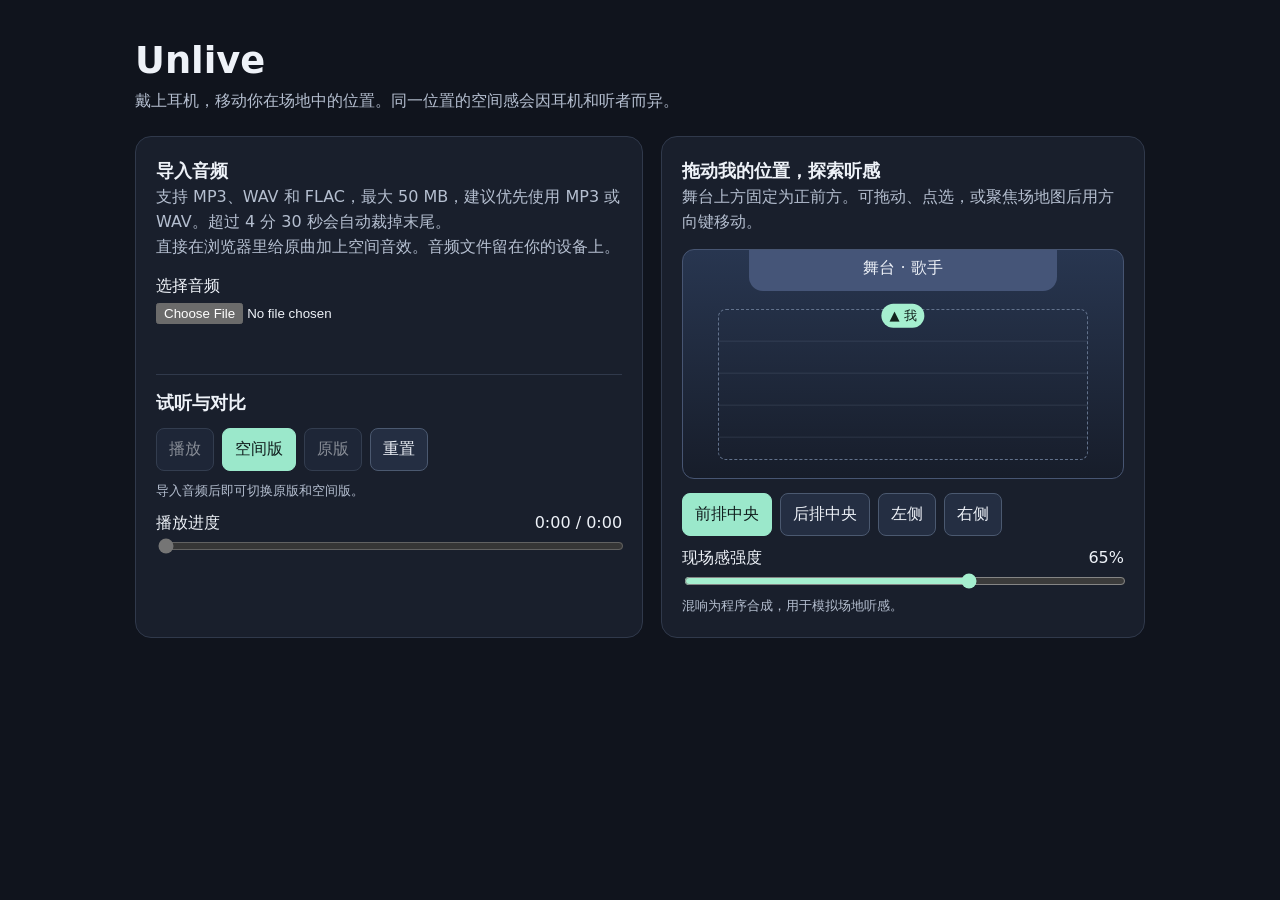
==== index.html @ fd5b4450 "Replace stem separation with whole-track spatial playback" ====
<!doctype html>
<html lang="zh-CN">
<head>
<meta charset="utf-8">
<meta name="viewport" content="width=device-width, initial-scale=1">
<title>Unlive · 声音验证</title>
<style>
:root {color-scheme:dark;font:16px/1.55 system-ui,"Microsoft YaHei",sans-serif;background:#10141d;color:#eef2f8}
* {box-sizing:border-box} body {margin:0} main {max-width:1050px;margin:auto;padding:32px 20px}
h1,h2,p {margin:0} h1 {font-size:2.3rem} h2 {font-size:1.15rem} .muted,small {color:#b5bfd0}
.grid {display:grid;grid-template-columns:minmax(0,1.05fr) minmax(0,1fr);gap:18px;margin:22px 0}
section {background:#191f2c;border:1px solid #30394b;border-radius:16px;padding:20px}
label.file {display:block;margin-top:14px} input[type=file] {display:block;max-width:100%;margin:4px 0}
small {display:block;overflow-wrap:anywhere} small[data-error] {color:#ffada5}
button {color:inherit;background:#242e42;border:1px solid #4b5970;border-radius:8px;padding:8px 12px;font:inherit;cursor:pointer}
button:disabled {opacity:.52;cursor:default} button[aria-pressed=true],#play:not(:disabled) {background:#9be8cb;color:#101d1d;border-color:#9be8cb}
button:focus-visible,input:focus-visible,#venue:focus-visible {outline:2px solid #a5efcf;outline-offset:3px}
.controls {display:flex;align-items:center;gap:8px;flex-wrap:wrap;margin:10px 0}
.range {width:100%;accent-color:#a5efcf} .range-label {display:flex;justify-content:space-between;margin-top:10px}
#venue {position:relative;height:230px;margin:14px 0;border-radius:12px;background:linear-gradient(#283650,#171d2a);border:1px solid #475572;touch-action:none}
.stage {position:absolute;top:0;left:15%;width:70%;height:18%;text-align:center;padding-top:6px;background:#455578;border-radius:0 0 14px 14px}
.floor {position:absolute;left:8%;right:8%;top:26%;bottom:8%;border:1px dashed #62728c;border-radius:8px;cursor:crosshair;background:repeating-linear-gradient(to bottom,transparent 0 30px,#a2b0ca18 31px 32px)}
#listener {position:absolute;transform:translate(-50%,-50%);pointer-events:none;background:#a5efcf;color:#12231d;border-radius:18px;padding:2px 8px;white-space:nowrap;font-size:.82rem}
#status {min-height:1.55em;color:#b7ebd8;margin-top:10px}
.transport-panel {margin-top:16px;padding-top:14px;border-top:1px solid #30394b}
#file-note a {display:inline-block;margin-bottom:4px;color:#9be8cb;font-weight:700}
@media(max-width:735px){.grid{grid-template-columns:1fr}main{padding:20px 12px}}
</style>
</head>
<body>
<main>
<header><h1>Unlive</h1><p class="muted">戴上耳机，移动你在场地中的位置。同一位置的空间感会因耳机和听者而异。</p></header>
<div class="grid">
<section aria-label="音频与播放">
<div>
<h2>导入音频</h2>
<p class="muted">支持 MP3、WAV 和 FLAC，最大 50 MB，建议优先使用 MP3 或 WAV。超过 4 分 30 秒会自动裁掉末尾。</p>
<p class="muted">直接在浏览器里给原曲加上空间音效。音频文件留在你的设备上。</p>
<label class="file">选择音频<input id="recording" type="file" accept=".mp3,.wav,.flac,audio/mpeg,audio/wav,audio/flac"></label>
<small id="file-info" role="status"></small>
</div>
<p id="status" role="status"></p>
<div class="transport-panel" role="group" aria-labelledby="play-heading">
<h2 id="play-heading">试听与对比</h2>
<div class="controls">
<button id="play" disabled>播放</button><button id="spatial" aria-pressed="true">空间版</button>
<button id="dry" aria-pressed="false" disabled aria-describedby="compare-note">原版</button><button id="reset">重置</button>
</div>
<small id="compare-note">导入音频后即可切换原版和空间版。</small>
<label class="range-label" for="seek">播放进度 <output id="clock">0:00 / 0:00</output></label>
<input class="range" id="seek" type="range" value="0" max="0" min="0" step="0.01" disabled>
</div>
</section>
<section aria-labelledby="venue-title">
<h2 id="venue-title">拖动我的位置，探索听感</h2>
<p class="muted">舞台上方固定为正前方。可拖动、点选，或聚焦场地图后用方向键移动。</p>
<div id="venue" tabindex="0" role="group" aria-label="虚拟场地，可用方向键移动">
<div class="stage">舞台 · 歌手</div>
<div class="floor" id="floor"><span id="listener">▲ 我</span></div>
</div>
<div class="controls" id="presets">
<button data-position="front">前排中央</button><button data-position="rear">后排中央</button><button data-position="left">左侧</button><button data-position="right">右侧</button>
</div>
<label class="range-label" for="intensity">现场感强度 <output id="strength">65%</output></label>
<input class="range" id="intensity" type="range" min="0" max="100" value="65">
<small>混响为程序合成，用于模拟场地听感。</small>
</section>
</div>
</main>
<script src="./demucs/session-store.js"></script>
<script>
"use strict";

const $ = id => document.getElementById(id);
const MAX_SECONDS = 270;
const DEFAULT_INTENSITY = 65;
const MAX_BYTES = 50_000_000;
const slots = {};
for (const key of ["voice", "music", "original"]) {
  slots[key] = { buffer: null, rms: 0 };
}
const presets = {
  front: { x: 0, z: 2 },
  rear: { x: 0, z: 11 },
  left: { x: -4.5, z: 5 },
  right: { x: 4.5, z: 5 }
};
let position = { ...presets.front };
let context, graph, active;
let offset = 0;
let length = 0;
let canCompare = false;
let mode = "spatial";
let intent = 0;
let seeking = false;
let loading = false;
const JOB_KEY = "unlive-current-mix";
let sourceId;

function readSession() {
  try { return JSON.parse(sessionStorage.getItem(JOB_KEY)); }
  catch { return null; }
}

function saveSession() {
  try {
    if (!sourceId) return sessionStorage.removeItem(JOB_KEY);
    sessionStorage.setItem(JOB_KEY, JSON.stringify({
      id: sourceId, offset: positionNow(), position, mode,
      intensity: $("intensity").value
    }));
  } catch { /* Playback can continue when storage is unavailable. */ }
}

window.addEventListener("pagehide", saveSession);

const clamp = (value, min, max) => Math.max(min, Math.min(max, value));
const status = message => { $("status").textContent = message; };

function audioContext() {
  if (!context) {
    const AudioEngine = window.AudioContext || window.webkitAudioContext;
    if (!AudioEngine) throw new Error("当前浏览器不支持 Web Audio，请使用 Chrome 或 Edge。");
    context = new AudioEngine();
  }
  return context;
}

// 场地图横轴向右为 +X，纵轴向后为 +Z，单位按米估计。
// 听众固定面向 -Z。几何相对坐标是 (-x, 0, -z)。
// 输出 X 依本机试听反馈镜像一次，Z 保持不变，以校正实际听到的左右。
function venueParameters({ x, z }, intensity) {
  const distance = Math.hypot(x, z);
  const near = 1.6;
  const far = clamp((distance - near) / 11, 0, 1);
  return {
    x, z: -z,
    direct: 0.96 - 0.29 * far,
    cutoff: 17300 - 3200 * far,
    presence: 2.2 * far,
    vocalWrap: intensity * 0.48 * (1 - far) ** 2,
    voiceWet: intensity * (0.26 + 0.49 * far),
    musicWet: intensity * (0.22 + 0.21 * far),
    musicSide: intensity * (0.11 + 0.035 * far)
  };
}

function ramp(param, value, seconds = 0.045) {
  param.setTargetAtTime(value, context.currentTime, seconds);
}

function paintPosition() {
  $("listener").style.left = (position.x + 6) / 12 * 100 + "%";
  $("listener").style.top = (position.z - 1.6) / 10.4 * 100 + "%";
  for (const button of $("presets").querySelectorAll("button")) {
    const preset = presets[button.dataset.position];
    button.setAttribute("aria-pressed", preset.x === position.x && preset.z === position.z);
  }
  $("venue").setAttribute("aria-label",
    "虚拟场地，可用方向键移动。横向 " + position.x.toFixed(1) + " 米，距舞台 " + position.z.toFixed(1) + " 米");
}

function updateVenue() {
  paintPosition();
  const strength = +$("intensity").value;
  $("strength").value = strength + "%";
  if (!graph) return;
  const p = venueParameters(position, strength / 100);
  ramp(graph.pan.positionX, p.x);
  ramp(graph.pan.positionZ, p.z);
  ramp(graph.voiceDirect.gain, p.direct);
  ramp(graph.filter.frequency, p.cutoff);
  ramp(graph.presence.gain, p.presence);
  ramp(graph.wrapSend.gain, p.vocalWrap);
  ramp(graph.voiceSend.gain, p.voiceWet);
  ramp(graph.musicSend.gain, p.musicWet);
  ramp(graph.widthLeft.gain, p.musicSide);
  ramp(graph.widthRight.gain, p.musicSide);
  ramp(graph.crossLeft.gain, -p.musicSide);
  ramp(graph.crossRight.gain, -p.musicSide);
}

function move(x, z) {
  position = { x: clamp(x, -6, 6), z: clamp(z, 1.6, 12) };
  updateVenue();
}

function placePointer(event) {
  const box = $("floor").getBoundingClientRect();
  move((event.clientX - box.left) / box.width * 12 - 6,
       (event.clientY - box.top) / box.height * 10.4 + 1.6);
}

$("floor").onpointerdown = event => {
  if (event.button !== 0) return;
  $("floor").setPointerCapture(event.pointerId);
  placePointer(event);
};
$("floor").onpointermove = event => {
  if ($("floor").hasPointerCapture(event.pointerId)) placePointer(event);
};
$("venue").onkeydown = event => {
  const axis = { ArrowLeft: [-0.5, 0], ArrowRight: [0.5, 0], ArrowUp: [0, -0.5], ArrowDown: [0, 0.5] }[event.key];
  if (!axis) return;
  event.preventDefault();
  move(position.x + axis[0], position.z + axis[1]);
};
$("presets").onclick = event => {
  const preset = presets[event.target.dataset.position];
  if (preset) move(preset.x, preset.z);
};
$("intensity").oninput = updateVenue;

function makeImpulse(ctx) {
  const ir = ctx.createBuffer(2, Math.floor(ctx.sampleRate * 2.4), ctx.sampleRate);
  const reflections = [
    [[0.023, 0.31], [0.043, 0.24], [0.077, 0.18], [0.111, 0.11]],
    [[0.031, 0.31], [0.056, 0.24], [0.088, 0.18], [0.128, 0.11]]
  ];
  let seed = 12345;
  for (let channel = 0; channel < 2; channel++) {
    const data = ir.getChannelData(channel);
    const onset = Math.floor(ctx.sampleRate * (channel ? 0.063 : 0.051));
    let smooth = 0;
    let energy = 0;
    for (let i = onset; i < data.length; i++) {
      seed = (Math.imul(seed, 1664525) + 1013904223) >>> 0;
      smooth = 0.55 * smooth + 0.45 * (seed / 2147483648 - 1);
      const elapsed = (i - onset) / ctx.sampleRate;
      data[i] = smooth * Math.min(elapsed / 0.06, 1) * Math.exp(-elapsed * 3.1);
      energy += data[i] ** 2;
    }
    const tailScale = 0.48 / Math.sqrt(Math.max(energy, 1e-9));
    for (let i = onset; i < data.length; i++) data[i] *= tailScale;
    for (const [seconds, gain] of reflections[channel]) {
      const tap = Math.floor(ctx.sampleRate * seconds);
      data[tap] += gain * 0.7;
      data[tap + 1] += gain * 0.3;
    }
  }
  return ir;
}

function makeVocalReflections(ctx) {
  const ir = ctx.createBuffer(2, Math.ceil(ctx.sampleRate * 0.11), ctx.sampleRate);
  const sides = [
    [[0.013, 0.60], [0.037, -0.27], [0.068, 0.18]],
    [[0.019, 0.60], [0.030, 0.27], [0.077, -0.18]]
  ];
  sides.forEach((taps, channel) => {
    const samples = ir.getChannelData(channel);
    for (const [seconds, amplitude] of taps) {
      const frame = Math.round(seconds * ctx.sampleRate);
      samples[frame] = 0.7 * amplitude;
      samples[frame + 1] = 0.3 * amplitude;
    }
  });
  return ir;
}

function buildGraph(ctx) {
  const gain = value => {
    const node = ctx.createGain();
    node.gain.value = value;
    return node;
  };
  const voiceInput = gain(1);
  // 按 Web Audio 的 speakers 规则把立体声平均折为单声道。
  voiceInput.channelCount = 1;
  voiceInput.channelCountMode = "explicit";
  const filter = ctx.createBiquadFilter();
  filter.type = "lowpass";
  const presence = ctx.createBiquadFilter();
  presence.type = "peaking";
  presence.frequency.value = 2750;
  presence.Q.value = 0.8;
  const pan = ctx.createPanner();
  pan.panningModel = "HRTF";
  pan.distanceModel = "inverse";
  pan.rolloffFactor = 0; // 距离增益只由 voiceDirect 控制。
  const voiceDirect = gain(0.9);
  const voiceSend = gain(0);
  const wrapSend = gain(0);
  const wrapRoom = ctx.createConvolver();
  wrapRoom.normalize = false;
  wrapRoom.buffer = makeVocalReflections(ctx);
  const wrapTone = ctx.createBiquadFilter();
  wrapTone.type = "lowpass";
  wrapTone.frequency.value = 4800;
  const musicInput = gain(1);
  const musicSend = gain(0);
  const room = ctx.createConvolver();
  const ir = makeImpulse(ctx);
  // 反射声与尾声已分别定标，禁用浏览器二次归一化。
  room.normalize = false;
  room.buffer = ir;
  const roomTone = ctx.createBiquadFilter();
  roomTone.type = "lowpass";
  roomTone.frequency.value = 6200;
  const split = ctx.createChannelSplitter(2);
  const merge = ctx.createChannelMerger(2);
  const widthLeft = gain(0), widthRight = gain(0);
  const crossLeft = gain(0), crossRight = gain(0);
  const spatial = gain(1);
  const original = gain(0);
  const transport = gain(0);
  const headroom = gain(0.58);
  const compressor = ctx.createDynamicsCompressor();
  compressor.threshold.value = -7;
  compressor.knee.value = 8;
  compressor.ratio.value = 10;
  compressor.attack.value = 0.003;
  compressor.release.value = 0.15;

  voiceInput.connect(filter).connect(presence).connect(pan).connect(voiceDirect).connect(spatial);
  voiceInput.connect(voiceSend).connect(room);
  voiceInput.connect(wrapSend).connect(wrapRoom).connect(wrapTone).connect(spatial);
  musicInput.connect(spatial);
  // 只提高伴奏的左右差分。中央成分与原来的干声保持一致。
  musicInput.connect(split);
  split.connect(widthLeft, 0).connect(merge, 0, 0);
  split.connect(widthRight, 1).connect(merge, 0, 1);
  split.connect(crossLeft, 1).connect(merge, 0, 0);
  split.connect(crossRight, 0).connect(merge, 0, 1);
  merge.connect(spatial);
  musicInput.connect(musicSend).connect(room);
  room.connect(roomTone).connect(spatial);
  spatial.connect(transport);
  original.connect(transport);
  transport.connect(headroom).connect(compressor).connect(ctx.destination);
  return { voiceInput, filter, presence, pan, voiceDirect, voiceSend, wrapSend, musicInput, musicSend,
           widthLeft, widthRight, crossLeft, crossRight, spatial, original, transport, compressor };
}

function measuredRms(buffer, count = buffer.numberOfChannels) {
  const channels = Array.from({ length: count }, (_, i) => buffer.getChannelData(i));
  const stride = Math.max(1, Math.floor(buffer.length / 40000));
  let energy = 0;
  let n = 0;
  for (let frame = 0; frame < buffer.length; frame += stride) {
    for (const channel of channels) {
      energy += channel[frame] ** 2;
      n++;
    }
  }
  return Math.sqrt(energy / Math.max(n, 1));
}

function setMode(next, immediate = false) {
  mode = next === "original" && canCompare ? next : "spatial";
  $("spatial").setAttribute("aria-pressed", mode === "spatial");
  $("dry").setAttribute("aria-pressed", mode === "original");
  if (!graph) return;
  const estimate = Math.hypot(slots.voice.rms * 0.82, slots.music.rms);
  const reference = slots.original.rms;
  // 粗略匹配响度，限制补偿幅度。两套总线仅在短交叉淡化窗口内同时打开。
  const correction = reference > 0.001 ? clamp(estimate / reference, 0.65, 1.4) : 1;
  const spatialGain = mode === "spatial" ? 1 : 0;
  const originalGain = mode === "original" ? correction : 0;
  if (immediate) {
    for (const [param, value] of [[graph.spatial.gain, spatialGain], [graph.original.gain, originalGain]]) {
      param.cancelScheduledValues(context.currentTime);
      param.value = value;
    }
  } else {
    ramp(graph.spatial.gain, spatialGain, 0.014);
    ramp(graph.original.gain, originalGain, 0.014);
  }
}

function positionNow() {
  return active ? clamp(active.offset + Math.max(0, context.currentTime - active.at), 0, length) : offset;
}

function stopSources() {
  if (!active) return;
  const previous = active;
  active = null;
  // 旧播放图整体淡出，新图在其停止之后开始，避免快速操作叠播。
  const now = context.currentTime;
  const end = now + 0.012;
  const gate = previous.graph.transport.gain;
  gate.cancelScheduledValues(now);
  gate.setValueAtTime(gate.value, now);
  gate.linearRampToValueAtTime(0, end);
  previous.sources.forEach(source => source.stop(end));
  setTimeout(() => previous.graph.compressor.disconnect(), 35);
  graph = null;
}

function pause() {
  intent++;
  seeking = false;
  offset = positionNow();
  stopSources();
  updateTransport();
}

function begin(atOffset) {
  const ctx = context;
  graph = buildGraph(ctx);
  updateVenue();
  setMode(mode, true);
  const at = ctx.currentTime + 0.025;
  const nodes = [
    [slots.voice.buffer, graph.voiceInput],
    [slots.music.buffer, graph.musicInput]
  ];
  if (canCompare) nodes.push([slots.original.buffer, graph.original]);
  const duration = length - atOffset;
  const sources = nodes.map(([buffer, target]) => {
    const source = ctx.createBufferSource();
    source.buffer = buffer;
    source.connect(target);
    source.start(at, atOffset, duration);
    return source;
  });
  const state = { at, offset: atOffset, sources, graph };
  active = state;
  graph.transport.gain.setValueAtTime(0, at);
  graph.transport.gain.linearRampToValueAtTime(1, at + 0.02);
  sources[0].onended = () => {
    if (active !== state) return;
    offset = length;
    stopSources();
    status("试听结束。");
    updateTransport();
  };
  updateTransport();
}

async function play() {
  if (!length) return;
  const request = ++intent;
  try {
    const ctx = audioContext();
    // 由点击事件解锁音频。过期的 resume 请求不得启动新音源。
    await ctx.resume();
    if (request !== intent || !length) return;
    if (ctx.state !== "running") throw new Error("浏览器暂未允许自动播放，请点击「播放」。");
    begin(offset >= length ? 0 : offset);
    status("正在试听。");
  } catch (error) {
    if (request !== intent) return;
    status(error.message || "无法启动音频。");
    updateTransport();
  }
}

function timeLabel(seconds) {
  const n = Math.floor(seconds);
  return Math.floor(n / 60) + ":" + String(n % 60).padStart(2, "0");
}

function updateTransport() {
  $("play").textContent = active ? "暂停" : "播放";
  if (seeking) return;
  const position = positionNow();
  $("seek").value = position;
  $("clock").value = timeLabel(position) + " / " + timeLabel(length);
}

function refreshFiles() {
  length = loading ? 0 : (slots.original.buffer?.duration ?? 0);
  canCompare = Boolean(length);
  $("play").disabled = $("seek").disabled = $("dry").disabled = !length;
  $("seek").max = length;
  $("compare-note").textContent = length
    ? "两种版本共享播放进度，切换时会短暂淡化。"
    : "导入音频后即可切换原版和空间版。";
  setMode(mode);
  updateTransport();
}

async function decodeBrowserRecording(file, ctx, info) {
  info.textContent = "正在读取音频…";
  let original;
  try {
    original = await new OfflineAudioContext(2, 1, 44100).decodeAudioData(await file.arrayBuffer());
  } catch {
    throw new Error("无法解码音频，请尝试 WAV 或 MP3。");
  }
  if (original.duration < .1) throw new Error("音频不足 0.1 秒。");
  if (![1, 2].includes(original.numberOfChannels)) throw new Error("仅支持单声道或立体声录音。");
  const maxFrames = MAX_SECONDS * original.sampleRate;
  if (original.length > maxFrames) {
    const clipped = ctx.createBuffer(original.numberOfChannels, maxFrames, original.sampleRate);
    for (let channel = 0; channel < original.numberOfChannels; channel++) {
      clipped.copyToChannel(original.getChannelData(channel).subarray(0, maxFrames), channel);
    }
    original = clipped;
  }
  return original;
}

function splitStereoImage(original, ctx) {
  const { length, sampleRate, numberOfChannels } = original;
  const center = ctx.createBuffer(1, length, sampleRate);
  const side = ctx.createBuffer(2, length, sampleRate);
  const left = original.getChannelData(0);
  const right = original.getChannelData(numberOfChannels === 1 ? 0 : 1);
  const mid = center.getChannelData(0);
  const sideLeft = side.getChannelData(0);
  const sideRight = side.getChannelData(1);
  for (let i = 0; i < length; i++) {
    mid[i] = (left[i] + right[i]) * 0.5;
    sideLeft[i] = (left[i] - right[i]) * 0.5;
    sideRight[i] = -sideLeft[i];
  }
  return [center, side, original];
}

async function processRecording(file, restore) {
  if (!file || loading) return;
  const info = $("file-info");
  const input = $("recording");
  input.value = "";
  if (file.size > MAX_BYTES || !/\.(mp3|wav|flac)$/i.test(file.name)) {
    info.textContent = "请选择不超过 50 MB 的 MP3、WAV 或 FLAC 文件。";
    return;
  }
  pause();
  const previousId = sourceId;
  sourceId = undefined;
  saveSession();
  if (previousId) separationStore.remove(previousId).catch(() => {});
  for (const slot of Object.values(slots)) slot.buffer = null;
  offset = 0;
  mode = "spatial";
  input.disabled = loading = true;
  status("");
  refreshFiles();
  try {
    const ctx = audioContext();
    // File selection may unlock audio. Avoid waiting on browsers that require a Play click.
    if (!restore && ctx.state !== "running") ctx.resume().catch(() => {});
    const original = await decodeBrowserRecording(file, ctx, info);
    const buffers = splitStereoImage(original, ctx);
    Object.values(slots).forEach((slot, index) => {
      slot.buffer = buffers[index];
      slot.rms = measuredRms(slot.buffer);
    });
    if (restore) {
      offset = clamp(restore.offset || 0, 0, original.duration);
      $("intensity").value = restore.intensity ?? DEFAULT_INTENSITY;
      if (restore.position) move(restore.position.x, restore.position.z);
      mode = restore.mode === "original" ? "original" : "spatial";
      sourceId = restore.id;
    } else {
      const id = String(Date.now()) + "-mix-" + Math.random().toString(36).slice(2);
      sourceId = id;
      separationStore.put([id, "source"], file).then(() => {
        if (sourceId === id) saveSession();
        else return separationStore.remove(id);
      }).catch(() => {});
    }
    info.textContent = file.name + " · 整轨空间版已就绪。";
    status("点击播放，拖动场地图上的位置探索听感。");
  } catch (error) {
    for (const slot of Object.values(slots)) slot.buffer = null;
    info.textContent = "无法读取音频 · " + error.message + " 可重新选择文件。";
  } finally {
    input.disabled = loading = false;
    refreshFiles();
  }
  if (!restore && length && context.state === "running") play();
}

$("recording").onchange = event => processRecording(event.target.files[0]);
$("play").onclick = () => {
  if (active) { pause(); status("已暂停。"); }
  else play();
};
$("seek").oninput = event => {
  seeking = true;
  $("clock").value = timeLabel(Number(event.target.value)) + " / " + timeLabel(length);
};
$("seek").onblur = () => {
  seeking = false;
  updateTransport();
};
$("seek").onchange = event => {
  const target = Number(event.target.value);
  const wasPlaying = Boolean(active);
  pause();
  offset = target;
  if (wasPlaying && offset < length) begin(offset);
  if (wasPlaying && offset >= length) {
    status("已到结尾。");
  }
  updateTransport();
};
$("spatial").onclick = () => setMode("spatial");
$("dry").onclick = () => setMode("original");
$("reset").onclick = () => {
  pause();
  offset = 0;
  $("intensity").value = DEFAULT_INTENSITY;
  setMode("spatial");
  move(presets.front.x, presets.front.z);
  updateTransport();
  if (length) status("已重置位置、强度和进度，保留导入的文件。");
};

function frame() {
  if (active) updateTransport();
  requestAnimationFrame(frame);
}
updateVenue();
refreshFiles();
requestAnimationFrame(frame);

if (location.protocol !== "file:") {
  separationStore.cleanOld().catch(() => {});
  const restore = readSession();
  if (typeof restore?.id === "string") {
    separationStore.get([restore.id, "source"]).then(file => {
      if (loading || length) return;
      if (file) processRecording(file, restore);
      else $("file-info").textContent = "找不到上次的音频，请重新选择文件。";
    }).catch(() => {});
  }
}
</script>
</body>
</html>
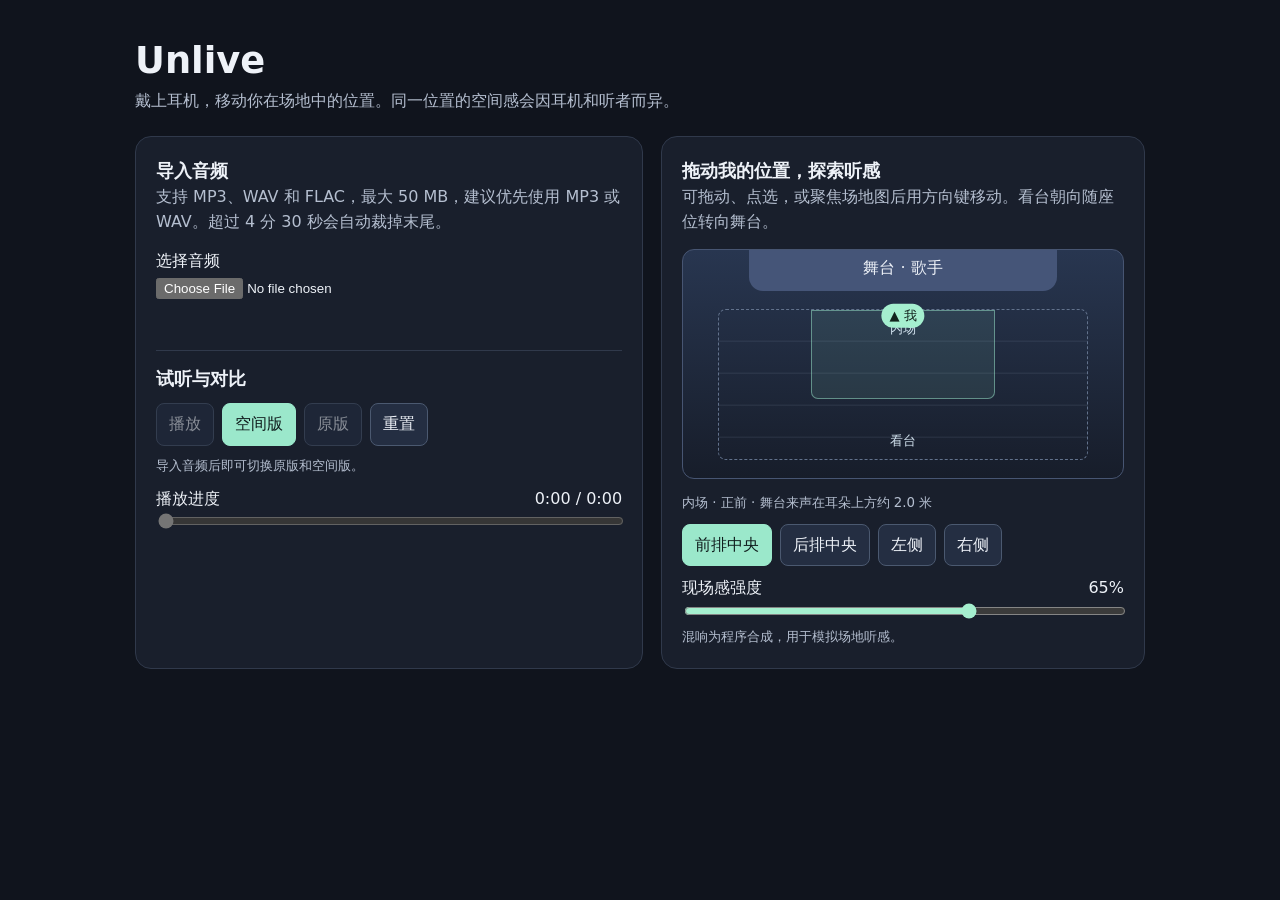
==== commit 9cf28fdb: "Deploy floor and stand headphone soundstage" ====
--- a/index.html
+++ b/index.html
@@ -20,6 +20,9 @@
 #venue {position:relative;height:230px;margin:14px 0;border-radius:12px;background:linear-gradient(#283650,#171d2a);border:1px solid #475572;touch-action:none}
 .stage {position:absolute;top:0;left:15%;width:70%;height:18%;text-align:center;padding-top:6px;background:#455578;border-radius:0 0 14px 14px}
 .floor {position:absolute;left:8%;right:8%;top:26%;bottom:8%;border:1px dashed #62728c;border-radius:8px;cursor:crosshair;background:repeating-linear-gradient(to bottom,transparent 0 30px,#a2b0ca18 31px 32px)}
+.inner-floor {position:absolute;box-sizing:border-box;border:1px solid #9be8cb80;border-radius:0 0 7px 7px;background:#9be8cb19;pointer-events:none}
+.zone-label {position:absolute;top:8px;left:50%;transform:translateX(-50%);pointer-events:none;color:#d2e2ee;font-size:.8rem;white-space:nowrap}
+.stand-label {top:auto;bottom:8px}
 #listener {position:absolute;transform:translate(-50%,-50%);pointer-events:none;background:#a5efcf;color:#12231d;border-radius:18px;padding:2px 8px;white-space:nowrap;font-size:.82rem}
 #status {min-height:1.55em;color:#b7ebd8;margin-top:10px}
 .transport-panel {margin-top:16px;padding-top:14px;border-top:1px solid #30394b}
@@ -35,7 +38,6 @@
 <div>
 <h2>导入音频</h2>
 <p class="muted">支持 MP3、WAV 和 FLAC，最大 50 MB，建议优先使用 MP3 或 WAV。超过 4 分 30 秒会自动裁掉末尾。</p>
-<p class="muted">直接在浏览器里给原曲加上空间音效。音频文件留在你的设备上。</p>
 <label class="file">选择音频<input id="recording" type="file" accept=".mp3,.wav,.flac,audio/mpeg,audio/wav,audio/flac"></label>
 <small id="file-info" role="status"></small>
 </div>
@@ -53,11 +55,16 @@
 </section>
 <section aria-labelledby="venue-title">
 <h2 id="venue-title">拖动我的位置，探索听感</h2>
-<p class="muted">舞台上方固定为正前方。可拖动、点选，或聚焦场地图后用方向键移动。</p>
+<p class="muted">可拖动、点选，或聚焦场地图后用方向键移动。看台朝向随座位转向舞台。</p>
 <div id="venue" tabindex="0" role="group" aria-label="虚拟场地，可用方向键移动">
 <div class="stage">舞台 · 歌手</div>
-<div class="floor" id="floor"><span id="listener">▲ 我</span></div>
+<div class="floor" id="floor">
+<div class="inner-floor" id="inner-floor" aria-hidden="true"><span class="zone-label">内场</span></div>
+<span class="zone-label stand-label" aria-hidden="true">看台</span>
+<span id="listener">▲ 我</span>
 </div>
+</div>
+<small id="seat-position"></small>
 <div class="controls" id="presets">
 <button data-position="front">前排中央</button><button data-position="rear">后排中央</button><button data-position="left">左侧</button><button data-position="right">右侧</button>
 </div>
@@ -126,15 +133,42 @@
   return context;
 }
 
-// 场地图横轴向右为 +X，纵轴向后为 +Z，单位按米估计。
-// 听众固定面向 -Z。几何相对坐标是 (-x, 0, -z)。
-// 输出 X 依本机试听反馈镜像一次，Z 保持不变，以校正实际听到的左右。
+// 沿用现有的横向 ±6 米、纵向 1.6 至 12 米，舞台在 -Z 方向。
+// 内场贴近舞台，左右和后方的剩余区域是看台。
+const inner = { halfWidth: 3, rear: 7.8 };
+const innerArea = $("inner-floor");
+innerArea.style.left = (6 - inner.halfWidth) / 12 * 100 + "%";
+innerArea.style.width = inner.halfWidth / 6 * 100 + "%";
+innerArea.style.height = (inner.rear - 1.6) / 10.4 * 100 + "%";
+
+function seatElevation({ x, z }) {
+  const side = (Math.abs(x) - inner.halfWidth) / (6 - inner.halfWidth);
+  const rear = (z - inner.rear) / (12 - inner.rear);
+  // 取更靠外的一侧，转角不会比其它外缘更低，交界处连续。
+  const tier = clamp(Math.max(side, rear), 0, 1);
+  return { zone: tier > 0 ? "看台" : "内场", y: 2 - 12 * tier, tier };
+}
+
+// 舞台几何中心是平面坐标原点。Web Audio 中 +X 对应听众右耳，-Z 对应正前。
+function stageDirection({ x, z }) {
+  const { y, tier } = seatElevation({ x, z });
+  const bearing = Math.atan2(-x, z);
+  // 看台转向舞台中心时恰好居中。额外转最多 12°，保留侧看台的同侧来声。
+  // 中轴不偏向任何一耳。交界后逐渐转头，避免跨区时声像跳变。
+  const sideBias = x / 6 * Math.PI / 15;
+  const progress = clamp(tier / 0.35, 0, 1);
+  const turn = progress ** 2 * (3 - 2 * progress);
+  const relative = bearing * (1 - turn) + sideBias * turn;
+  const distance = Math.hypot(x, z);
+  return { x: Math.sin(relative) * distance, y, z: -Math.cos(relative) * distance };
+}
+
 function venueParameters({ x, z }, intensity) {
   const distance = Math.hypot(x, z);
   const near = 1.6;
   const far = clamp((distance - near) / 11, 0, 1);
   return {
-    x, z: -z,
+    ...stageDirection({ x, z }),
     direct: 0.96 - 0.29 * far,
     cutoff: 17300 - 3200 * far,
     presence: 2.2 * far,
@@ -156,18 +190,29 @@
     const preset = presets[button.dataset.position];
     button.setAttribute("aria-pressed", preset.x === position.x && preset.z === position.z);
   }
-  $("venue").setAttribute("aria-label",
-    "虚拟场地，可用方向键移动。横向 " + position.x.toFixed(1) + " 米，距舞台 " + position.z.toFixed(1) + " 米");
-}
-
-function updateVenue() {
+  const seat = seatElevation(position);
+  const height = Math.round(seat.y * 10) / 10;
+  const direction = height > 0 ? "上方" : "下方";
+  const relative = height === 0 ? "舞台来声与耳朵等高" : "舞台来声在耳朵" + direction + "约 " + Math.abs(height).toFixed(1) + " 米";
+  const { x } = stageDirection(position);
+  const side = Math.abs(x) < 0.05 ? "正前" : x < 0 ? "左前" : "右前";
+  const label = seat.zone + " · " + side + " · " + relative;
+  $("seat-position").textContent = label;
+  $("venue").setAttribute("aria-label", "虚拟场地，可用方向键移动。" + label);
+}
+
+function updateVenue(immediate = false) {
   paintPosition();
   const strength = +$("intensity").value;
   $("strength").value = strength + "%";
   if (!graph) return;
   const p = venueParameters(position, strength / 100);
-  ramp(graph.pan.positionX, p.x);
-  ramp(graph.pan.positionZ, p.z);
+  for (const [param, value] of [
+    [graph.pan.positionX, p.x], [graph.pan.positionY, p.y], [graph.pan.positionZ, p.z]
+  ]) {
+    if (immediate === true) param.setValueAtTime(value, context.currentTime);
+    else ramp(param, value);
+  }
   ramp(graph.voiceDirect.gain, p.direct);
   ramp(graph.filter.frequency, p.cutoff);
   ramp(graph.presence.gain, p.presence);
@@ -399,7 +444,7 @@
 function begin(atOffset) {
   const ctx = context;
   graph = buildGraph(ctx);
-  updateVenue();
+  updateVenue(true);
   setMode(mode, true);
   const at = ctx.currentTime + 0.025;
   const nodes = [
@@ -623,5 +668,4 @@
 }
 </script>
 </body>
-</html>
-
+</html>
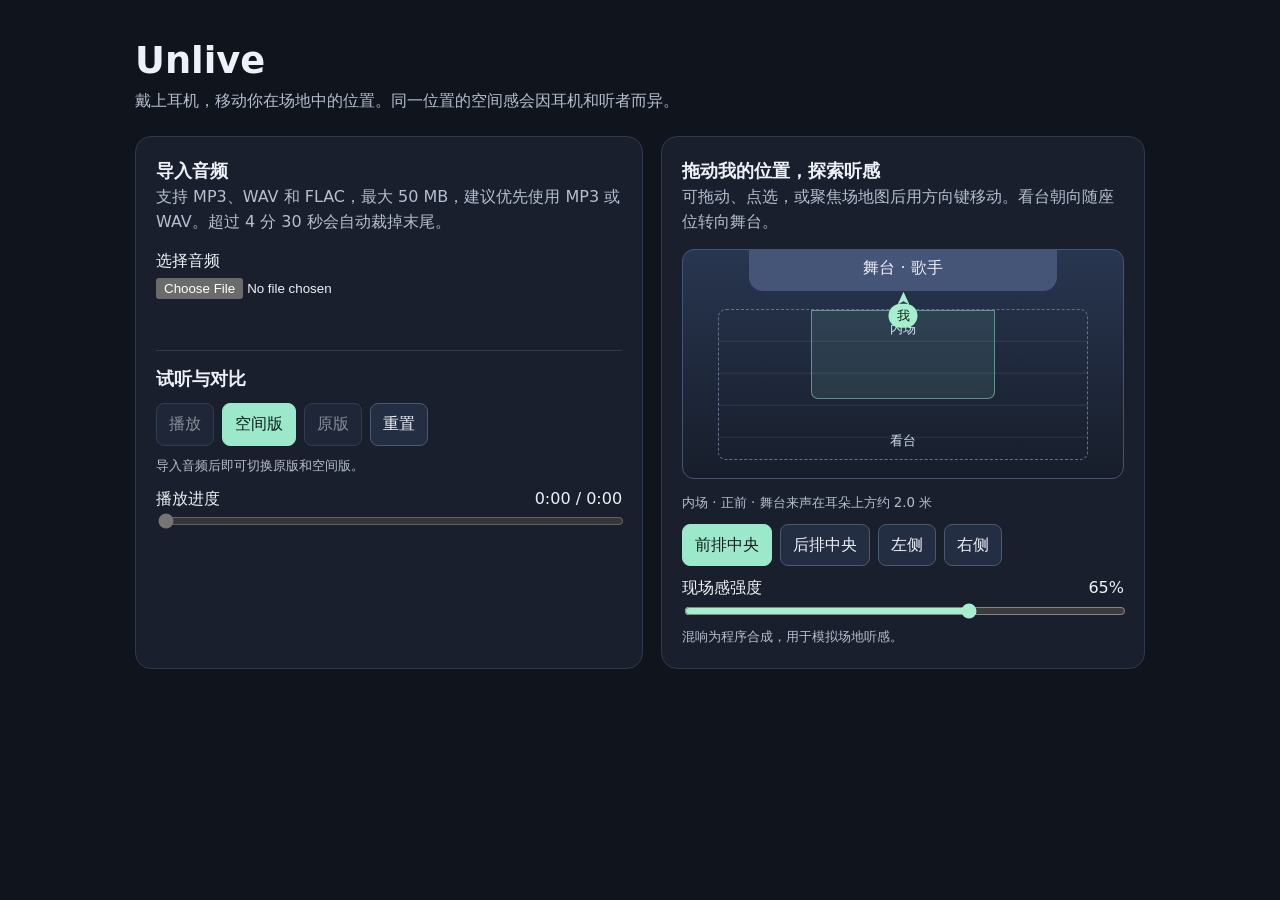
==== commit d4589ec8: "Show listener facing arrow toward stage center" ====
--- a/index.html
+++ b/index.html
@@ -24,6 +24,8 @@
 .zone-label {position:absolute;top:8px;left:50%;transform:translateX(-50%);pointer-events:none;color:#d2e2ee;font-size:.8rem;white-space:nowrap}
 .stand-label {top:auto;bottom:8px}
 #listener {position:absolute;transform:translate(-50%,-50%);pointer-events:none;background:#a5efcf;color:#12231d;border-radius:18px;padding:2px 8px;white-space:nowrap;font-size:.82rem}
+#facing {position:absolute;left:50%;top:50%;width:0;height:0}
+#facing::before {content:"";position:absolute;left:-6px;top:-24px;width:12px;height:13px;background:#a5efcf;clip-path:polygon(50% 0,100% 100%,50% 73%,0 100%)}
 #status {min-height:1.55em;color:#b7ebd8;margin-top:10px}
 .transport-panel {margin-top:16px;padding-top:14px;border-top:1px solid #30394b}
 #file-note a {display:inline-block;margin-bottom:4px;color:#9be8cb;font-weight:700}
@@ -57,11 +59,11 @@
 <h2 id="venue-title">拖动我的位置，探索听感</h2>
 <p class="muted">可拖动、点选，或聚焦场地图后用方向键移动。看台朝向随座位转向舞台。</p>
 <div id="venue" tabindex="0" role="group" aria-label="虚拟场地，可用方向键移动">
-<div class="stage">舞台 · 歌手</div>
+<div class="stage" id="stage">舞台 · 歌手</div>
 <div class="floor" id="floor">
 <div class="inner-floor" id="inner-floor" aria-hidden="true"><span class="zone-label">内场</span></div>
 <span class="zone-label stand-label" aria-hidden="true">看台</span>
-<span id="listener">▲ 我</span>
+<span id="listener"><span id="facing" aria-hidden="true"></span>我</span>
 </div>
 </div>
 <small id="seat-position"></small>
@@ -183,9 +185,21 @@
   param.setTargetAtTime(value, context.currentTime, seconds);
 }
 
+function updateFacing() {
+  const stage = $("stage").getBoundingClientRect();
+  const marker = $("listener").getBoundingClientRect();
+  // 屏幕 Y 向下，小箭头的零角度向上。
+  const dx = stage.left + stage.width / 2 - (marker.left + marker.width / 2);
+  const dy = stage.top + stage.height / 2 - (marker.top + marker.height / 2);
+  $("facing").style.transform = "rotate(" + Math.atan2(dx, -dy) + "rad)";
+}
+
+window.addEventListener("resize", updateFacing);
+
 function paintPosition() {
   $("listener").style.left = (position.x + 6) / 12 * 100 + "%";
   $("listener").style.top = (position.z - 1.6) / 10.4 * 100 + "%";
+  updateFacing();
   for (const button of $("presets").querySelectorAll("button")) {
     const preset = presets[button.dataset.position];
     button.setAttribute("aria-pressed", preset.x === position.x && preset.z === position.z);
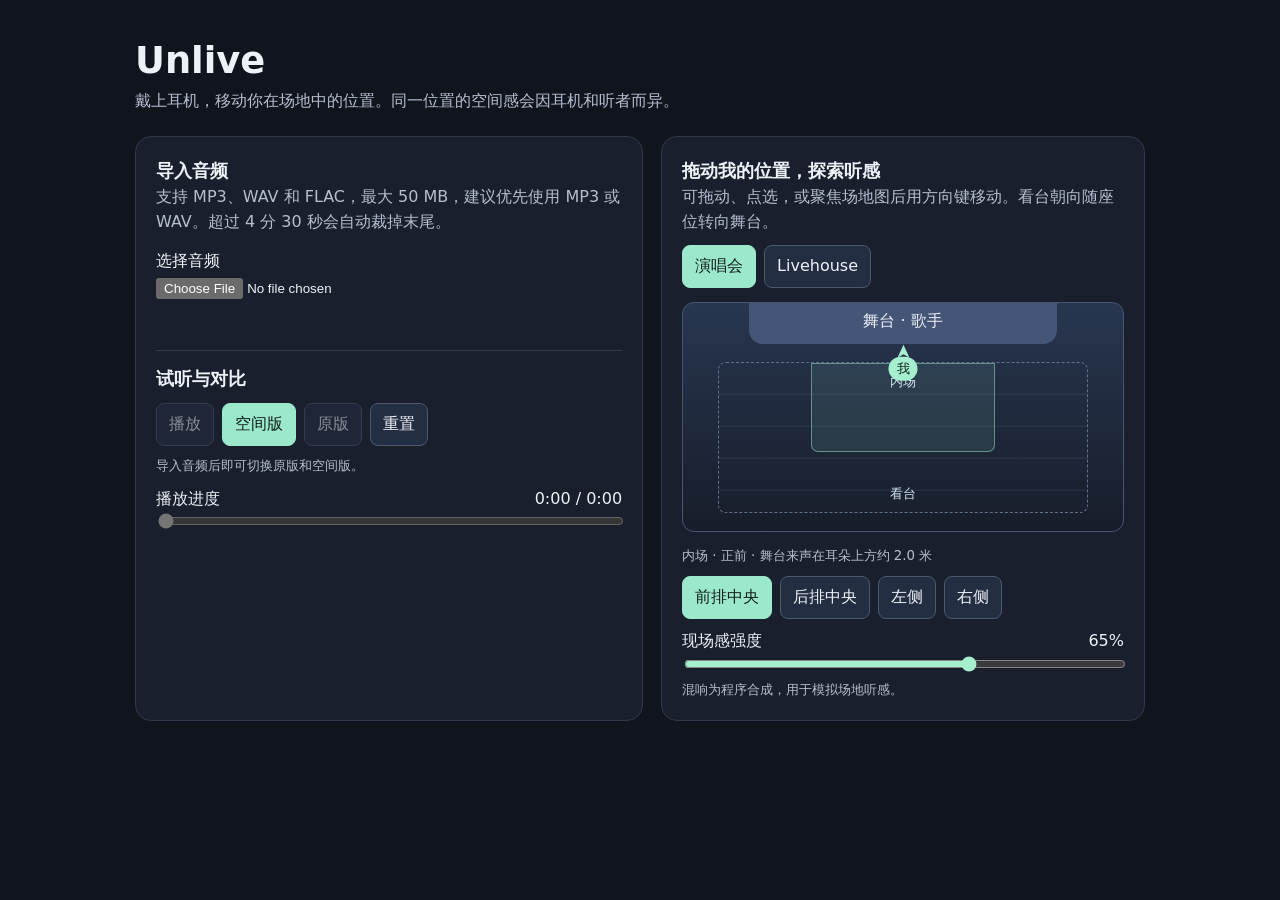
==== commit ef453ab9: "Add Livehouse headphone venue mode" ====
--- a/index.html
+++ b/index.html
@@ -10,7 +10,8 @@
 h1,h2,p {margin:0} h1 {font-size:2.3rem} h2 {font-size:1.15rem} .muted,small {color:#b5bfd0}
 .grid {display:grid;grid-template-columns:minmax(0,1.05fr) minmax(0,1fr);gap:18px;margin:22px 0}
 section {background:#191f2c;border:1px solid #30394b;border-radius:16px;padding:20px}
-label.file {display:block;margin-top:14px} input[type=file] {display:block;max-width:100%;margin:4px 0}
+label.file {display:block;margin-top:14px}
+[hidden] {display:none !important} input[type=file] {display:block;max-width:100%;margin:4px 0}
 small {display:block;overflow-wrap:anywhere} small[data-error] {color:#ffada5}
 button {color:inherit;background:#242e42;border:1px solid #4b5970;border-radius:8px;padding:8px 12px;font:inherit;cursor:pointer}
 button:disabled {opacity:.52;cursor:default} button[aria-pressed=true],#play:not(:disabled) {background:#9be8cb;color:#101d1d;border-color:#9be8cb}
@@ -58,11 +59,15 @@
 <section aria-labelledby="venue-title">
 <h2 id="venue-title">拖动我的位置，探索听感</h2>
 <p class="muted">可拖动、点选，或聚焦场地图后用方向键移动。看台朝向随座位转向舞台。</p>
+<div class="controls" role="group" aria-label="场馆模式" id="venue-modes">
+<button type="button" data-venue="arena" aria-pressed="true">演唱会</button>
+<button type="button" data-venue="livehouse" aria-pressed="false">Livehouse</button>
+</div>
 <div id="venue" tabindex="0" role="group" aria-label="虚拟场地，可用方向键移动">
 <div class="stage" id="stage">舞台 · 歌手</div>
 <div class="floor" id="floor">
 <div class="inner-floor" id="inner-floor" aria-hidden="true"><span class="zone-label">内场</span></div>
-<span class="zone-label stand-label" aria-hidden="true">看台</span>
+<span class="zone-label stand-label" id="stand-label" aria-hidden="true">看台</span>
 <span id="listener"><span id="facing" aria-hidden="true"></span>我</span>
 </div>
 </div>
@@ -94,6 +99,7 @@
   left: { x: -4.5, z: 5 },
   right: { x: 4.5, z: 5 }
 };
+let venueMode = "arena";
 let position = { ...presets.front };
 let context, graph, active;
 let offset = 0;
@@ -116,7 +122,7 @@
     if (!sourceId) return sessionStorage.removeItem(JOB_KEY);
     sessionStorage.setItem(JOB_KEY, JSON.stringify({
       id: sourceId, offset: positionNow(), position, mode,
-      intensity: $("intensity").value
+      intensity: $("intensity").value, venue: venueMode
     }));
   } catch { /* Playback can continue when storage is unavailable. */ }
 }
@@ -152,7 +158,9 @@
 }
 
 // 舞台几何中心是平面坐标原点。Web Audio 中 +X 对应听众右耳，-Z 对应正前。
-function stageDirection({ x, z }) {
+function stageDirection({ x, z }, venue = venueMode) {
+  // 同一张图映射到更小的房间。所有座位在同一层，音箱在耳高上方 3.2 米。
+  if (venue === "livehouse") return { x: -x * 0.55, y: 3.2, z: -z * 0.5 };
   const { y, tier } = seatElevation({ x, z });
   const bearing = Math.atan2(-x, z);
   // 看台转向舞台中心时恰好居中。额外转最多 12°，保留侧看台的同侧来声。
@@ -165,12 +173,26 @@
   return { x: Math.sin(relative) * distance, y, z: -Math.cos(relative) * distance };
 }
 
-function venueParameters({ x, z }, intensity) {
-  const distance = Math.hypot(x, z);
+function venueParameters({ x, z }, intensity, venue = venueMode) {
+  const direction = stageDirection({ x, z }, venue);
+  const distance = Math.hypot(direction.x, direction.z);
+  if (venue === "livehouse") {
+    const back = clamp((distance - 0.8) / 6, 0, 1);
+    return {
+      ...direction,
+      direct: 0.98 - 0.16 * back,
+      cutoff: 18000 - 1800 * back,
+      presence: 0.9 * back,
+      vocalWrap: intensity * 0.12,
+      voiceWet: intensity * (0.20 + 0.25 * back),
+      musicWet: intensity * (0.16 + 0.14 * back),
+      musicSide: intensity * 0.12
+    };
+  }
   const near = 1.6;
   const far = clamp((distance - near) / 11, 0, 1);
   return {
-    ...stageDirection({ x, z }),
+    ...direction,
     direct: 0.96 - 0.29 * far,
     cutoff: 17300 - 3200 * far,
     presence: 2.2 * far,
@@ -204,13 +226,20 @@
     const preset = presets[button.dataset.position];
     button.setAttribute("aria-pressed", preset.x === position.x && preset.z === position.z);
   }
-  const seat = seatElevation(position);
-  const height = Math.round(seat.y * 10) / 10;
+  const livehouse = venueMode === "livehouse";
+  $("inner-floor").hidden = livehouse;
+  $("stand-label").textContent = livehouse ? "单层观众区" : "看台";
+  $("presets").querySelector('[data-position="rear"]').textContent = livehouse ? "后场中央" : "后排中央";
+  for (const button of $("venue-modes").querySelectorAll("button")) {
+    button.setAttribute("aria-pressed", button.dataset.venue === venueMode);
+  }
+  const zone = livehouse ? "单层观众区" : seatElevation(position).zone;
+  const { x, y } = stageDirection(position);
+  const height = Math.round(y * 10) / 10;
   const direction = height > 0 ? "上方" : "下方";
   const relative = height === 0 ? "舞台来声与耳朵等高" : "舞台来声在耳朵" + direction + "约 " + Math.abs(height).toFixed(1) + " 米";
-  const { x } = stageDirection(position);
   const side = Math.abs(x) < 0.05 ? "正前" : x < 0 ? "左前" : "右前";
-  const label = seat.zone + " · " + side + " · " + relative;
+  const label = zone + " · " + side + " · " + relative;
   $("seat-position").textContent = label;
   $("venue").setAttribute("aria-label", "虚拟场地，可用方向键移动。" + label);
 }
@@ -269,9 +298,21 @@
   if (preset) move(preset.x, preset.z);
 };
 $("intensity").oninput = updateVenue;
-
-function makeImpulse(ctx) {
-  const ir = ctx.createBuffer(2, Math.floor(ctx.sampleRate * 2.4), ctx.sampleRate);
+$("venue-modes").onclick = event => {
+  const next = event.target.dataset.venue;
+  if (!next || next === venueMode) return;
+  const wasPlaying = Boolean(active);
+  pause();
+  venueMode = next;
+  if (wasPlaying && offset < length) begin(offset);
+  else updateVenue();
+  saveSession();
+};
+
+function makeImpulse(ctx, venue = venueMode) {
+  const compact = venue === "livehouse";
+  const timeScale = compact ? 0.42 : 1;
+  const ir = ctx.createBuffer(2, Math.floor(ctx.sampleRate * (compact ? 0.8 : 2.4)), ctx.sampleRate);
   const reflections = [
     [[0.023, 0.31], [0.043, 0.24], [0.077, 0.18], [0.111, 0.11]],
     [[0.031, 0.31], [0.056, 0.24], [0.088, 0.18], [0.128, 0.11]]
@@ -279,20 +320,20 @@
   let seed = 12345;
   for (let channel = 0; channel < 2; channel++) {
     const data = ir.getChannelData(channel);
-    const onset = Math.floor(ctx.sampleRate * (channel ? 0.063 : 0.051));
+    const onset = Math.floor(ctx.sampleRate * (channel ? 0.063 : 0.051) * timeScale);
     let smooth = 0;
     let energy = 0;
     for (let i = onset; i < data.length; i++) {
       seed = (Math.imul(seed, 1664525) + 1013904223) >>> 0;
       smooth = 0.55 * smooth + 0.45 * (seed / 2147483648 - 1);
       const elapsed = (i - onset) / ctx.sampleRate;
-      data[i] = smooth * Math.min(elapsed / 0.06, 1) * Math.exp(-elapsed * 3.1);
+      data[i] = smooth * Math.min(elapsed / (0.06 * timeScale), 1) * Math.exp(-elapsed * 3.1 / timeScale);
       energy += data[i] ** 2;
     }
     const tailScale = 0.48 / Math.sqrt(Math.max(energy, 1e-9));
     for (let i = onset; i < data.length; i++) data[i] *= tailScale;
     for (const [seconds, gain] of reflections[channel]) {
-      const tap = Math.floor(ctx.sampleRate * seconds);
+      const tap = Math.floor(ctx.sampleRate * seconds * timeScale);
       data[tap] += gain * 0.7;
       data[tap + 1] += gain * 0.3;
     }
@@ -602,6 +643,8 @@
     if (restore) {
       offset = clamp(restore.offset || 0, 0, original.duration);
       $("intensity").value = restore.intensity ?? DEFAULT_INTENSITY;
+      venueMode = restore.venue === "livehouse" ? "livehouse" : "arena";
+      updateVenue();
       if (restore.position) move(restore.position.x, restore.position.z);
       mode = restore.mode === "original" ? "original" : "spatial";
       sourceId = restore.id;
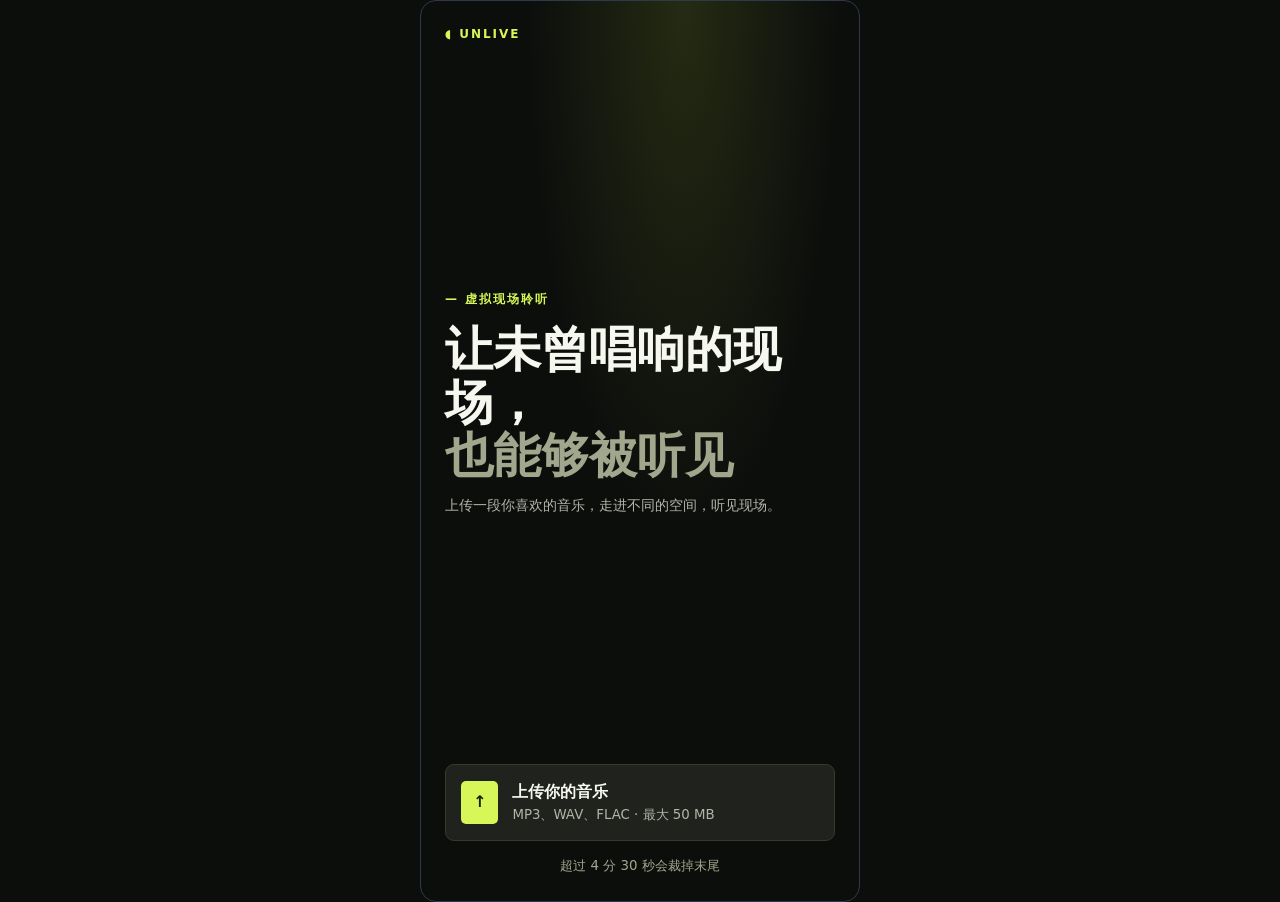
==== commit c9601856: "Publish redesigned Unlive listening experience" ====
--- a/index.html
+++ b/index.html
@@ -31,19 +31,106 @@
 .transport-panel {margin-top:16px;padding-top:14px;border-top:1px solid #30394b}
 #file-note a {display:inline-block;margin-bottom:4px;color:#9be8cb;font-weight:700}
 @media(max-width:735px){.grid{grid-template-columns:1fr}main{padding:20px 12px}}
+
+.entry {box-sizing:border-box;position:relative;width:min(100%,440px);min-height:100svh;margin:auto;padding:24px;background:radial-gradient(ellipse at 60% 0,#252b13 0,transparent 42%),#0c0e0c;color:#f6f7ee}
+.entry-kicker,.entry-brand {color:#d7f657;font-weight:750;letter-spacing:.16em;font-size:.75rem}
+.entry h1 {font-size:clamp(2rem,9vw,3rem);line-height:1.1;margin:14px 0}
+.entry p {color:#b1b5a8;font-size:.88rem}
+.entry-home {display:flex;flex-direction:column;min-height:calc(100svh - 48px)}
+.entry-intro {margin:auto 0}
+.entry-intro span {display:block;color:#a1a78c}
+.upload-tile {padding:15px;background:#20221e;border:1px solid #363a2d;border-radius:9px;display:flex;align-items:center;gap:14px;cursor:pointer;font-weight:700}
+.upload-icon {background:#d7f657;color:#192003;padding:9px 12px;border-radius:5px}
+.upload-tile small {color:#b1b5a8;font-weight:400}
+.upload-tile:focus-within {outline:2px solid #d7f657}
+.upload-tile input.visually-hidden {position:absolute;width:1px;height:1px;overflow:hidden;clip-path:inset(50%)}
+.entry-top {display:flex;justify-content:space-between;align-items:center;margin-bottom:34px}
+.entry-top small {color:#b1b5a8}
+.entry-back {border-radius:50%;background:#171a16;border-color:#343729}
+.scene-card {display:flex;flex-direction:column;justify-content:space-between;width:100%;min-height:166px;margin:12px 0;padding:14px;text-align:left;background-size:100% 100%,100% 200%;border:1px solid #404236;border-radius:6px;background-repeat:no-repeat;background-color:#171a16}
+.scene-card[data-venue="arena"] {background-image:linear-gradient(180deg,#05050a35,#080909e8 86%),url("./unlive-scenes.webp");background-position:center top}
+.scene-card[data-venue="livehouse"] {background-image:linear-gradient(180deg,#09050335,#080909e8 86%),url("./unlive-scenes.webp");background-position:center bottom}
+.scene-card[aria-pressed=true] {background-color:#171a16;color:white;border-color:#d7f657}
+.scene-card small {color:#d2d5c8;font-size:.68rem}
+.scene-card strong {font-size:1.2rem}
+.scene-card b {align-self:end;color:#d7f657}
+.entry-next {display:flex;justify-content:space-between;width:100%;margin-top:18px;background:#d7f657;color:#171c0b;border:none;font-weight:750}
+.entry-note {text-align:center;margin-top:15px;color:#a1a78c}
+
+html, body {background:#0c0e0c;overflow-x:clip}
+.player-screen .entry-top {margin-bottom:22px}
+.player-screen h1 {font-size:clamp(1.85rem,7vw,2.5rem)}
+.player-screen h2 {font-size:1rem}
+.player-screen .grid {display:grid;grid-template-columns:minmax(0,1fr);gap:12px}
+.player-screen .grid > section {background:#171a16;border:1px solid #343729;border-radius:9px;padding:14px;min-width:0}
+.player-screen button {min-height:44px;background:#20221e;border-color:#404536}
+.player-screen button[aria-pressed=true], .player-screen #play:not(:disabled) {background:#d7f657;border-color:#d7f657;color:#192003}
+.player-screen .controls {gap:6px}
+.player-screen .controls button {padding:6px 9px;font-size:.82rem;flex:1}
+.player-screen .range {accent-color:#d7f657}
+.player-screen #venue {height:clamp(170px,54vw,218px);background:linear-gradient(#262c1d,#12150f);border-color:#404536}
+.player-screen .stage {background:#3e4826}
+.player-screen .floor {border-color:#687350}
+.player-screen .inner-floor {border-color:#d7f65780;background:#d7f65718}
+.player-screen #listener,.player-screen #facing::before {background:#d7f657}
+.player-screen #status {color:#d7f657;margin:0 0 8px;min-height:0}
+.player-screen #status:empty {display:none}
+.player-screen .transport-panel {margin:0;padding:0;border:0}
+@media(max-width:360px) {.entry {padding:16px}.entry-home {min-height:calc(100svh - 32px)}}
 </style>
 </head>
 <body>
-<main>
-<header><h1>Unlive</h1><p class="muted">戴上耳机，移动你在场地中的位置。同一位置的空间感会因耳机和听者而异。</p></header>
+<section class="entry" id="entry">
+<div class="entry-home" id="entry-home">
+<div class="entry-brand">◖ UNLIVE</div>
+<div class="entry-intro"><div class="entry-kicker">— 虚拟现场聆听</div>
+<h1>让未曾唱响的现场，<span>也能够被听见</span></h1>
+<p>上传一段你喜欢的音乐，走进不同的空间，听见现场。</p></div>
+<label class="upload-tile"><span class="upload-icon" aria-hidden="true">↑</span><span>上传你的音乐<small>MP3、WAV、FLAC · 最大 50 MB</small></span>
+<input class="visually-hidden" id="entry-file" type="file" accept=".mp3,.wav,.flac,audio/mpeg,audio/wav,audio/flac"></label>
+<small class="entry-note" id="entry-status" role="status">超过 4 分 30 秒会裁掉末尾</small>
+</div>
+<div id="entry-scenes" hidden>
+<div class="entry-top"><button class="entry-back" id="entry-back" aria-label="返回上传">‹</button><small>02 / 03</small></div>
+<div class="entry-kicker">— SELECT YOUR SPACE</div>
+<h1>今晚，去哪个现场？</h1>
+<p>选择一种空间，感受截然不同的声音氛围。</p>
+<div id="scene-cards" role="group" aria-label="选择场馆">
+<button class="scene-card" data-venue="arena" aria-pressed="false"><small>01</small><span><strong>演唱会</strong><small>CONCERT</small></span><small>大型舞台，开阔声场　<span class="scene-check" aria-hidden="true">○</span></small></button>
+<button class="scene-card" data-venue="livehouse" aria-pressed="false"><small>02</small><span><strong>LIVEHOUSE</strong><small>LIVE VENUE</small></span><small>近距离舞台，紧凑声场　<span class="scene-check" aria-hidden="true">○</span></small></button>
+</div>
+<button class="entry-next" id="entry-next" disabled><span id="entry-next-text">请选择一个现场</span><span aria-hidden="true">→</span></button>
+<small class="entry-note">戴好你的耳机，准备就绪</small>
+</div>
+</section>
+<main class="entry player-screen" id="player-screen" hidden>
+<div class="entry-top"><button class="entry-back" id="player-back" type="button" aria-label="返回选场">‹</button><small>03 / 03</small></div>
+<div class="entry-kicker" id="player-venue">演唱会</div>
+<h1>现场试听</h1>
 <div class="grid">
-<section aria-label="音频与播放">
-<div>
-<h2>导入音频</h2>
-<p class="muted">支持 MP3、WAV 和 FLAC，最大 50 MB，建议优先使用 MP3 或 WAV。超过 4 分 30 秒会自动裁掉末尾。</p>
-<label class="file">选择音频<input id="recording" type="file" accept=".mp3,.wav,.flac,audio/mpeg,audio/wav,audio/flac"></label>
-<small id="file-info" role="status"></small>
-</div>
+<section aria-labelledby="venue-title">
+<h2 id="venue-title">拖动我的位置，探索听感</h2>
+<p class="muted">可拖动、点选，或聚焦场地图后用方向键移动。看台朝向随座位转向舞台。</p>
+<div class="controls" role="group" aria-label="场馆模式" id="venue-modes">
+<button type="button" data-venue="arena" aria-pressed="true">演唱会</button>
+<button type="button" data-venue="livehouse" aria-pressed="false">Livehouse</button>
+</div>
+<div id="venue" tabindex="0" role="group" aria-label="虚拟场地，可用方向键移动">
+<div class="stage" id="stage">舞台 · 歌手</div>
+<div class="floor" id="floor">
+<div class="inner-floor" id="inner-floor" aria-hidden="true"><span class="zone-label">内场</span></div>
+<span class="zone-label stand-label" id="stand-label" aria-hidden="true">看台</span>
+<span id="listener"><span id="facing" aria-hidden="true"></span>我</span>
+</div>
+</div>
+<div class="controls" id="presets">
+<button data-position="front">前排中央</button><button data-position="rear">后排中央</button><button data-position="left">左侧</button><button data-position="right">右侧</button>
+</div>
+<label class="range-label" for="intensity">现场感强度 <output id="strength">65%</output></label>
+<input class="range" id="intensity" type="range" min="0" max="100" value="65">
+<small>混响为程序合成，用于模拟场地听感。</small>
+</section>
+<section class="player-controls" aria-label="音频与播放">
 <p id="status" role="status"></p>
 <div class="transport-panel" role="group" aria-labelledby="play-heading">
 <h2 id="play-heading">试听与对比</h2>
@@ -55,29 +142,6 @@
 <label class="range-label" for="seek">播放进度 <output id="clock">0:00 / 0:00</output></label>
 <input class="range" id="seek" type="range" value="0" max="0" min="0" step="0.01" disabled>
 </div>
-</section>
-<section aria-labelledby="venue-title">
-<h2 id="venue-title">拖动我的位置，探索听感</h2>
-<p class="muted">可拖动、点选，或聚焦场地图后用方向键移动。看台朝向随座位转向舞台。</p>
-<div class="controls" role="group" aria-label="场馆模式" id="venue-modes">
-<button type="button" data-venue="arena" aria-pressed="true">演唱会</button>
-<button type="button" data-venue="livehouse" aria-pressed="false">Livehouse</button>
-</div>
-<div id="venue" tabindex="0" role="group" aria-label="虚拟场地，可用方向键移动">
-<div class="stage" id="stage">舞台 · 歌手</div>
-<div class="floor" id="floor">
-<div class="inner-floor" id="inner-floor" aria-hidden="true"><span class="zone-label">内场</span></div>
-<span class="zone-label stand-label" id="stand-label" aria-hidden="true">看台</span>
-<span id="listener"><span id="facing" aria-hidden="true"></span>我</span>
-</div>
-</div>
-<small id="seat-position"></small>
-<div class="controls" id="presets">
-<button data-position="front">前排中央</button><button data-position="rear">后排中央</button><button data-position="left">左侧</button><button data-position="right">右侧</button>
-</div>
-<label class="range-label" for="intensity">现场感强度 <output id="strength">65%</output></label>
-<input class="range" id="intensity" type="range" min="0" max="100" value="65">
-<small>混响为程序合成，用于模拟场地听感。</small>
 </section>
 </div>
 </main>
@@ -154,13 +218,13 @@
   const rear = (z - inner.rear) / (12 - inner.rear);
   // 取更靠外的一侧，转角不会比其它外缘更低，交界处连续。
   const tier = clamp(Math.max(side, rear), 0, 1);
-  return { zone: tier > 0 ? "看台" : "内场", y: 2 - 12 * tier, tier };
+  return { zone: tier > 0 ? "看台" : "内场", y: 3 - 12 * tier, tier };
 }
 
 // 舞台几何中心是平面坐标原点。Web Audio 中 +X 对应听众右耳，-Z 对应正前。
 function stageDirection({ x, z }, venue = venueMode) {
-  // 同一张图映射到更小的房间。所有座位在同一层，音箱在耳高上方 3.2 米。
-  if (venue === "livehouse") return { x: -x * 0.55, y: 3.2, z: -z * 0.5 };
+  // 同一张图映射到更小的房间。所有座位在同一层，音箱在耳高上方 4.2 米。
+  if (venue === "livehouse") return { x: -x * 0.55, y: 4.2, z: -z * 0.5 };
   const { y, tier } = seatElevation({ x, z });
   const bearing = Math.atan2(-x, z);
   // 看台转向舞台中心时恰好居中。额外转最多 12°，保留侧看台的同侧来声。
@@ -229,6 +293,7 @@
   const livehouse = venueMode === "livehouse";
   $("inner-floor").hidden = livehouse;
   $("stand-label").textContent = livehouse ? "单层观众区" : "看台";
+  $("player-venue").textContent = livehouse ? "LIVEHOUSE" : "演唱会";
   $("presets").querySelector('[data-position="rear"]').textContent = livehouse ? "后场中央" : "后排中央";
   for (const button of $("venue-modes").querySelectorAll("button")) {
     button.setAttribute("aria-pressed", button.dataset.venue === venueMode);
@@ -240,7 +305,6 @@
   const relative = height === 0 ? "舞台来声与耳朵等高" : "舞台来声在耳朵" + direction + "约 " + Math.abs(height).toFixed(1) + " 米";
   const side = Math.abs(x) < 0.05 ? "正前" : x < 0 ? "左前" : "右前";
   const label = zone + " · " + side + " · " + relative;
-  $("seat-position").textContent = label;
   $("venue").setAttribute("aria-label", "虚拟场地，可用方向键移动。" + label);
 }
 
@@ -612,9 +676,8 @@
 
 async function processRecording(file, restore) {
   if (!file || loading) return;
-  const info = $("file-info");
-  const input = $("recording");
-  input.value = "";
+  const info = $("entry-status");
+  const input = $("entry-file");
   if (file.size > MAX_BYTES || !/\.(mp3|wav|flac)$/i.test(file.name)) {
     info.textContent = "请选择不超过 50 MB 的 MP3、WAV 或 FLAC 文件。";
     return;
@@ -665,10 +728,84 @@
     input.disabled = loading = false;
     refreshFiles();
   }
-  if (!restore && length && context.state === "running") play();
-}
-
-$("recording").onchange = event => processRecording(event.target.files[0]);
+}
+
+let selectedScene;
+function selectEntryScene(next) {
+  selectedScene = next;
+  for (const card of $("scene-cards").querySelectorAll("button")) {
+    const selected = card.dataset.venue === next;
+    card.setAttribute("aria-pressed", selected);
+    card.querySelector(".scene-check").textContent = selected ? "●" : "○";
+  }
+  $("entry-next").disabled = !next;
+  $("entry-next-text").textContent = next ? "进入现场" : "请选择一个现场";
+}
+
+function showScreen(next, focusId, back = false) {
+  $("entry").hidden = next === "player-screen";
+  $("entry-home").hidden = next !== "entry-home";
+  $("entry-scenes").hidden = next !== "entry-scenes";
+  $("player-screen").hidden = next !== "player-screen";
+  window.scrollTo(0, 0);
+  const screen = $(next);
+  if (!window.matchMedia("(prefers-reduced-motion: reduce)").matches) {
+    screen.animate([
+      { opacity: 0, transform: "translateX(" + (back ? -12 : 12) + "px)" },
+      { opacity: 1, transform: "translateX(0)" }
+    ], { duration: 240, easing: "cubic-bezier(.22,.72,.25,1)" });
+  }
+  if (focusId) $(focusId).focus({ preventScroll: true });
+}
+
+$("entry-file").onchange = async event => {
+  const input = event.target;
+  const file = input.files[0];
+  if (!file || loading) return;
+  if (file.size > MAX_BYTES || !/\.(mp3|wav|flac)$/i.test(file.name)) {
+    $("entry-status").textContent = "请选择不超过 50 MB 的 MP3、WAV 或 FLAC 文件。";
+    input.value = "";
+    return;
+  }
+  input.disabled = true;
+  $("entry-status").textContent = "正在读取音频…";
+  try {
+    await processRecording(file);
+    if (!length) {
+      return;
+    }
+    selectEntryScene(undefined);
+    showScreen("entry-scenes", "entry-back");
+  } finally {
+    input.disabled = false;
+    input.value = "";
+  }
+};
+
+$("entry-back").onclick = () => {
+  $("entry-status").textContent = "超过 4 分 30 秒会裁掉末尾";
+  showScreen("entry-home", "entry-file", true);
+};
+
+$("scene-cards").onclick = event => {
+  const card = event.target.closest("[data-venue]");
+  if (card) selectEntryScene(card.dataset.venue);
+};
+
+$("entry-next").onclick = () => {
+  if (!selectedScene || !length) return;
+  venueMode = selectedScene;
+  showScreen("player-screen", "play");
+  updateVenue();
+  play();
+};
+
+$("player-back").onclick = () => {
+  pause();
+  selectEntryScene(venueMode);
+  showScreen("entry-scenes", "entry-next", true);
+};
+
 $("play").onclick = () => {
   if (active) { pause(); status("已暂停。"); }
   else play();
@@ -718,8 +855,12 @@
   if (typeof restore?.id === "string") {
     separationStore.get([restore.id, "source"]).then(file => {
       if (loading || length) return;
-      if (file) processRecording(file, restore);
-      else $("file-info").textContent = "找不到上次的音频，请重新选择文件。";
+      if (file) processRecording(file, restore).then(() => {
+        if (!length) return;
+        selectEntryScene(venueMode);
+        showScreen("entry-scenes");
+      });
+      else $("entry-status").textContent = "找不到上次的音频，请重新选择文件。";
     }).catch(() => {});
   }
 }
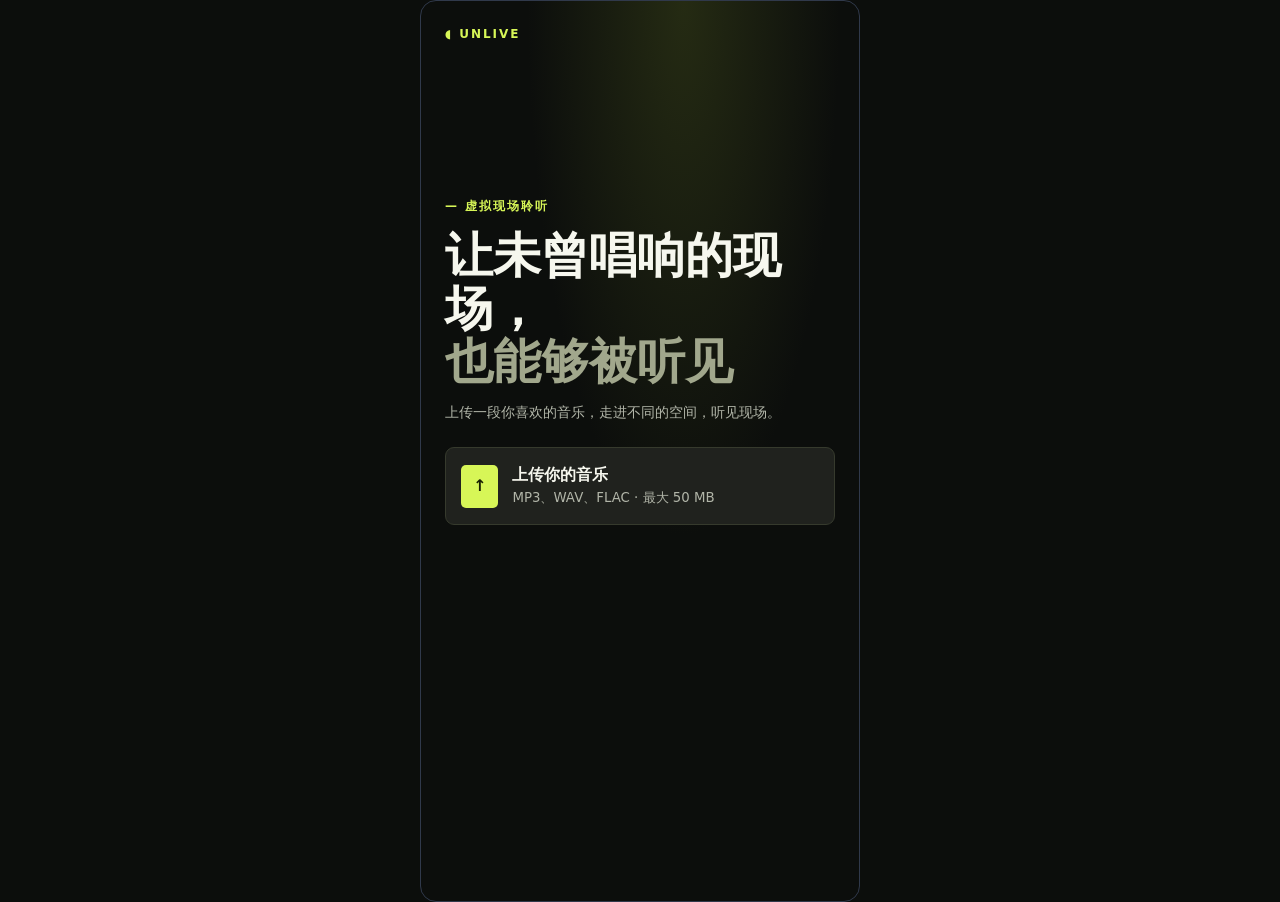
==== commit 0ee07d23: "Improve mobile upload layout and vocal clarity" ====
--- a/index.html
+++ b/index.html
@@ -1,869 +1,862 @@
-<!doctype html>
-<html lang="zh-CN">
-<head>
-<meta charset="utf-8">
-<meta name="viewport" content="width=device-width, initial-scale=1">
-<title>Unlive · 声音验证</title>
-<style>
-:root {color-scheme:dark;font:16px/1.55 system-ui,"Microsoft YaHei",sans-serif;background:#10141d;color:#eef2f8}
-* {box-sizing:border-box} body {margin:0} main {max-width:1050px;margin:auto;padding:32px 20px}
-h1,h2,p {margin:0} h1 {font-size:2.3rem} h2 {font-size:1.15rem} .muted,small {color:#b5bfd0}
-.grid {display:grid;grid-template-columns:minmax(0,1.05fr) minmax(0,1fr);gap:18px;margin:22px 0}
-section {background:#191f2c;border:1px solid #30394b;border-radius:16px;padding:20px}
-label.file {display:block;margin-top:14px}
-[hidden] {display:none !important} input[type=file] {display:block;max-width:100%;margin:4px 0}
-small {display:block;overflow-wrap:anywhere} small[data-error] {color:#ffada5}
-button {color:inherit;background:#242e42;border:1px solid #4b5970;border-radius:8px;padding:8px 12px;font:inherit;cursor:pointer}
-button:disabled {opacity:.52;cursor:default} button[aria-pressed=true],#play:not(:disabled) {background:#9be8cb;color:#101d1d;border-color:#9be8cb}
-button:focus-visible,input:focus-visible,#venue:focus-visible {outline:2px solid #a5efcf;outline-offset:3px}
-.controls {display:flex;align-items:center;gap:8px;flex-wrap:wrap;margin:10px 0}
-.range {width:100%;accent-color:#a5efcf} .range-label {display:flex;justify-content:space-between;margin-top:10px}
-#venue {position:relative;height:230px;margin:14px 0;border-radius:12px;background:linear-gradient(#283650,#171d2a);border:1px solid #475572;touch-action:none}
-.stage {position:absolute;top:0;left:15%;width:70%;height:18%;text-align:center;padding-top:6px;background:#455578;border-radius:0 0 14px 14px}
-.floor {position:absolute;left:8%;right:8%;top:26%;bottom:8%;border:1px dashed #62728c;border-radius:8px;cursor:crosshair;background:repeating-linear-gradient(to bottom,transparent 0 30px,#a2b0ca18 31px 32px)}
-.inner-floor {position:absolute;box-sizing:border-box;border:1px solid #9be8cb80;border-radius:0 0 7px 7px;background:#9be8cb19;pointer-events:none}
-.zone-label {position:absolute;top:8px;left:50%;transform:translateX(-50%);pointer-events:none;color:#d2e2ee;font-size:.8rem;white-space:nowrap}
-.stand-label {top:auto;bottom:8px}
-#listener {position:absolute;transform:translate(-50%,-50%);pointer-events:none;background:#a5efcf;color:#12231d;border-radius:18px;padding:2px 8px;white-space:nowrap;font-size:.82rem}
-#facing {position:absolute;left:50%;top:50%;width:0;height:0}
-#facing::before {content:"";position:absolute;left:-6px;top:-24px;width:12px;height:13px;background:#a5efcf;clip-path:polygon(50% 0,100% 100%,50% 73%,0 100%)}
-#status {min-height:1.55em;color:#b7ebd8;margin-top:10px}
-.transport-panel {margin-top:16px;padding-top:14px;border-top:1px solid #30394b}
-#file-note a {display:inline-block;margin-bottom:4px;color:#9be8cb;font-weight:700}
-@media(max-width:735px){.grid{grid-template-columns:1fr}main{padding:20px 12px}}
-
-.entry {box-sizing:border-box;position:relative;width:min(100%,440px);min-height:100svh;margin:auto;padding:24px;background:radial-gradient(ellipse at 60% 0,#252b13 0,transparent 42%),#0c0e0c;color:#f6f7ee}
-.entry-kicker,.entry-brand {color:#d7f657;font-weight:750;letter-spacing:.16em;font-size:.75rem}
-.entry h1 {font-size:clamp(2rem,9vw,3rem);line-height:1.1;margin:14px 0}
-.entry p {color:#b1b5a8;font-size:.88rem}
-.entry-home {display:flex;flex-direction:column;min-height:calc(100svh - 48px)}
-.entry-intro {margin:auto 0}
-.entry-intro span {display:block;color:#a1a78c}
-.upload-tile {padding:15px;background:#20221e;border:1px solid #363a2d;border-radius:9px;display:flex;align-items:center;gap:14px;cursor:pointer;font-weight:700}
-.upload-icon {background:#d7f657;color:#192003;padding:9px 12px;border-radius:5px}
-.upload-tile small {color:#b1b5a8;font-weight:400}
-.upload-tile:focus-within {outline:2px solid #d7f657}
-.upload-tile input.visually-hidden {position:absolute;width:1px;height:1px;overflow:hidden;clip-path:inset(50%)}
-.entry-top {display:flex;justify-content:space-between;align-items:center;margin-bottom:34px}
-.entry-top small {color:#b1b5a8}
-.entry-back {border-radius:50%;background:#171a16;border-color:#343729}
-.scene-card {display:flex;flex-direction:column;justify-content:space-between;width:100%;min-height:166px;margin:12px 0;padding:14px;text-align:left;background-size:100% 100%,100% 200%;border:1px solid #404236;border-radius:6px;background-repeat:no-repeat;background-color:#171a16}
-.scene-card[data-venue="arena"] {background-image:linear-gradient(180deg,#05050a35,#080909e8 86%),url("./unlive-scenes.webp");background-position:center top}
-.scene-card[data-venue="livehouse"] {background-image:linear-gradient(180deg,#09050335,#080909e8 86%),url("./unlive-scenes.webp");background-position:center bottom}
-.scene-card[aria-pressed=true] {background-color:#171a16;color:white;border-color:#d7f657}
-.scene-card small {color:#d2d5c8;font-size:.68rem}
-.scene-card strong {font-size:1.2rem}
-.scene-card b {align-self:end;color:#d7f657}
-.entry-next {display:flex;justify-content:space-between;width:100%;margin-top:18px;background:#d7f657;color:#171c0b;border:none;font-weight:750}
-.entry-note {text-align:center;margin-top:15px;color:#a1a78c}
-
-html, body {background:#0c0e0c;overflow-x:clip}
-.player-screen .entry-top {margin-bottom:22px}
-.player-screen h1 {font-size:clamp(1.85rem,7vw,2.5rem)}
-.player-screen h2 {font-size:1rem}
-.player-screen .grid {display:grid;grid-template-columns:minmax(0,1fr);gap:12px}
-.player-screen .grid > section {background:#171a16;border:1px solid #343729;border-radius:9px;padding:14px;min-width:0}
-.player-screen button {min-height:44px;background:#20221e;border-color:#404536}
-.player-screen button[aria-pressed=true], .player-screen #play:not(:disabled) {background:#d7f657;border-color:#d7f657;color:#192003}
-.player-screen .controls {gap:6px}
-.player-screen .controls button {padding:6px 9px;font-size:.82rem;flex:1}
-.player-screen .range {accent-color:#d7f657}
-.player-screen #venue {height:clamp(170px,54vw,218px);background:linear-gradient(#262c1d,#12150f);border-color:#404536}
-.player-screen .stage {background:#3e4826}
-.player-screen .floor {border-color:#687350}
-.player-screen .inner-floor {border-color:#d7f65780;background:#d7f65718}
-.player-screen #listener,.player-screen #facing::before {background:#d7f657}
-.player-screen #status {color:#d7f657;margin:0 0 8px;min-height:0}
-.player-screen #status:empty {display:none}
-.player-screen .transport-panel {margin:0;padding:0;border:0}
-@media(max-width:360px) {.entry {padding:16px}.entry-home {min-height:calc(100svh - 32px)}}
-</style>
-</head>
-<body>
-<section class="entry" id="entry">
-<div class="entry-home" id="entry-home">
-<div class="entry-brand">◖ UNLIVE</div>
-<div class="entry-intro"><div class="entry-kicker">— 虚拟现场聆听</div>
-<h1>让未曾唱响的现场，<span>也能够被听见</span></h1>
-<p>上传一段你喜欢的音乐，走进不同的空间，听见现场。</p></div>
-<label class="upload-tile"><span class="upload-icon" aria-hidden="true">↑</span><span>上传你的音乐<small>MP3、WAV、FLAC · 最大 50 MB</small></span>
-<input class="visually-hidden" id="entry-file" type="file" accept=".mp3,.wav,.flac,audio/mpeg,audio/wav,audio/flac"></label>
-<small class="entry-note" id="entry-status" role="status">超过 4 分 30 秒会裁掉末尾</small>
-</div>
-<div id="entry-scenes" hidden>
-<div class="entry-top"><button class="entry-back" id="entry-back" aria-label="返回上传">‹</button><small>02 / 03</small></div>
-<div class="entry-kicker">— SELECT YOUR SPACE</div>
-<h1>今晚，去哪个现场？</h1>
-<p>选择一种空间，感受截然不同的声音氛围。</p>
-<div id="scene-cards" role="group" aria-label="选择场馆">
-<button class="scene-card" data-venue="arena" aria-pressed="false"><small>01</small><span><strong>演唱会</strong><small>CONCERT</small></span><small>大型舞台，开阔声场　<span class="scene-check" aria-hidden="true">○</span></small></button>
-<button class="scene-card" data-venue="livehouse" aria-pressed="false"><small>02</small><span><strong>LIVEHOUSE</strong><small>LIVE VENUE</small></span><small>近距离舞台，紧凑声场　<span class="scene-check" aria-hidden="true">○</span></small></button>
-</div>
-<button class="entry-next" id="entry-next" disabled><span id="entry-next-text">请选择一个现场</span><span aria-hidden="true">→</span></button>
-<small class="entry-note">戴好你的耳机，准备就绪</small>
-</div>
-</section>
-<main class="entry player-screen" id="player-screen" hidden>
-<div class="entry-top"><button class="entry-back" id="player-back" type="button" aria-label="返回选场">‹</button><small>03 / 03</small></div>
-<div class="entry-kicker" id="player-venue">演唱会</div>
-<h1>现场试听</h1>
-<div class="grid">
-<section aria-labelledby="venue-title">
-<h2 id="venue-title">拖动我的位置，探索听感</h2>
-<p class="muted">可拖动、点选，或聚焦场地图后用方向键移动。看台朝向随座位转向舞台。</p>
-<div class="controls" role="group" aria-label="场馆模式" id="venue-modes">
-<button type="button" data-venue="arena" aria-pressed="true">演唱会</button>
-<button type="button" data-venue="livehouse" aria-pressed="false">Livehouse</button>
-</div>
-<div id="venue" tabindex="0" role="group" aria-label="虚拟场地，可用方向键移动">
-<div class="stage" id="stage">舞台 · 歌手</div>
-<div class="floor" id="floor">
-<div class="inner-floor" id="inner-floor" aria-hidden="true"><span class="zone-label">内场</span></div>
-<span class="zone-label stand-label" id="stand-label" aria-hidden="true">看台</span>
-<span id="listener"><span id="facing" aria-hidden="true"></span>我</span>
-</div>
-</div>
-<div class="controls" id="presets">
-<button data-position="front">前排中央</button><button data-position="rear">后排中央</button><button data-position="left">左侧</button><button data-position="right">右侧</button>
-</div>
-<label class="range-label" for="intensity">现场感强度 <output id="strength">65%</output></label>
-<input class="range" id="intensity" type="range" min="0" max="100" value="65">
-<small>混响为程序合成，用于模拟场地听感。</small>
-</section>
-<section class="player-controls" aria-label="音频与播放">
-<p id="status" role="status"></p>
-<div class="transport-panel" role="group" aria-labelledby="play-heading">
-<h2 id="play-heading">试听与对比</h2>
-<div class="controls">
-<button id="play" disabled>播放</button><button id="spatial" aria-pressed="true">空间版</button>
-<button id="dry" aria-pressed="false" disabled aria-describedby="compare-note">原版</button><button id="reset">重置</button>
-</div>
-<small id="compare-note">导入音频后即可切换原版和空间版。</small>
-<label class="range-label" for="seek">播放进度 <output id="clock">0:00 / 0:00</output></label>
-<input class="range" id="seek" type="range" value="0" max="0" min="0" step="0.01" disabled>
-</div>
-</section>
-</div>
-</main>
-<script src="./demucs/session-store.js"></script>
-<script>
-"use strict";
-
-const $ = id => document.getElementById(id);
-const MAX_SECONDS = 270;
-const DEFAULT_INTENSITY = 65;
-const MAX_BYTES = 50_000_000;
-const slots = {};
-for (const key of ["voice", "music", "original"]) {
-  slots[key] = { buffer: null, rms: 0 };
-}
-const presets = {
-  front: { x: 0, z: 2 },
-  rear: { x: 0, z: 11 },
-  left: { x: -4.5, z: 5 },
-  right: { x: 4.5, z: 5 }
-};
-let venueMode = "arena";
-let position = { ...presets.front };
-let context, graph, active;
-let offset = 0;
-let length = 0;
-let canCompare = false;
-let mode = "spatial";
-let intent = 0;
-let seeking = false;
-let loading = false;
-const JOB_KEY = "unlive-current-mix";
-let sourceId;
-
-function readSession() {
-  try { return JSON.parse(sessionStorage.getItem(JOB_KEY)); }
-  catch { return null; }
-}
-
-function saveSession() {
-  try {
-    if (!sourceId) return sessionStorage.removeItem(JOB_KEY);
-    sessionStorage.setItem(JOB_KEY, JSON.stringify({
-      id: sourceId, offset: positionNow(), position, mode,
-      intensity: $("intensity").value, venue: venueMode
-    }));
-  } catch { /* Playback can continue when storage is unavailable. */ }
-}
-
-window.addEventListener("pagehide", saveSession);
-
-const clamp = (value, min, max) => Math.max(min, Math.min(max, value));
-const status = message => { $("status").textContent = message; };
-
-function audioContext() {
-  if (!context) {
-    const AudioEngine = window.AudioContext || window.webkitAudioContext;
-    if (!AudioEngine) throw new Error("当前浏览器不支持 Web Audio，请使用 Chrome 或 Edge。");
-    context = new AudioEngine();
-  }
-  return context;
-}
-
-// 沿用现有的横向 ±6 米、纵向 1.6 至 12 米，舞台在 -Z 方向。
-// 内场贴近舞台，左右和后方的剩余区域是看台。
-const inner = { halfWidth: 3, rear: 7.8 };
-const innerArea = $("inner-floor");
-innerArea.style.left = (6 - inner.halfWidth) / 12 * 100 + "%";
-innerArea.style.width = inner.halfWidth / 6 * 100 + "%";
-innerArea.style.height = (inner.rear - 1.6) / 10.4 * 100 + "%";
-
-function seatElevation({ x, z }) {
-  const side = (Math.abs(x) - inner.halfWidth) / (6 - inner.halfWidth);
-  const rear = (z - inner.rear) / (12 - inner.rear);
-  // 取更靠外的一侧，转角不会比其它外缘更低，交界处连续。
-  const tier = clamp(Math.max(side, rear), 0, 1);
-  return { zone: tier > 0 ? "看台" : "内场", y: 3 - 12 * tier, tier };
-}
-
-// 舞台几何中心是平面坐标原点。Web Audio 中 +X 对应听众右耳，-Z 对应正前。
-function stageDirection({ x, z }, venue = venueMode) {
-  // 同一张图映射到更小的房间。所有座位在同一层，音箱在耳高上方 4.2 米。
-  if (venue === "livehouse") return { x: -x * 0.55, y: 4.2, z: -z * 0.5 };
-  const { y, tier } = seatElevation({ x, z });
-  const bearing = Math.atan2(-x, z);
-  // 看台转向舞台中心时恰好居中。额外转最多 12°，保留侧看台的同侧来声。
-  // 中轴不偏向任何一耳。交界后逐渐转头，避免跨区时声像跳变。
-  const sideBias = x / 6 * Math.PI / 15;
-  const progress = clamp(tier / 0.35, 0, 1);
-  const turn = progress ** 2 * (3 - 2 * progress);
-  const relative = bearing * (1 - turn) + sideBias * turn;
-  const distance = Math.hypot(x, z);
-  return { x: Math.sin(relative) * distance, y, z: -Math.cos(relative) * distance };
-}
-
-function venueParameters({ x, z }, intensity, venue = venueMode) {
-  const direction = stageDirection({ x, z }, venue);
-  const distance = Math.hypot(direction.x, direction.z);
-  if (venue === "livehouse") {
-    const back = clamp((distance - 0.8) / 6, 0, 1);
-    return {
-      ...direction,
-      direct: 0.98 - 0.16 * back,
-      cutoff: 18000 - 1800 * back,
-      presence: 0.9 * back,
-      vocalWrap: intensity * 0.12,
-      voiceWet: intensity * (0.20 + 0.25 * back),
-      musicWet: intensity * (0.16 + 0.14 * back),
-      musicSide: intensity * 0.12
-    };
-  }
-  const near = 1.6;
-  const far = clamp((distance - near) / 11, 0, 1);
-  return {
-    ...direction,
-    direct: 0.96 - 0.29 * far,
-    cutoff: 17300 - 3200 * far,
-    presence: 2.2 * far,
-    vocalWrap: intensity * 0.48 * (1 - far) ** 2,
-    voiceWet: intensity * (0.26 + 0.49 * far),
-    musicWet: intensity * (0.22 + 0.21 * far),
-    musicSide: intensity * (0.11 + 0.035 * far)
-  };
-}
-
-function ramp(param, value, seconds = 0.045) {
-  param.setTargetAtTime(value, context.currentTime, seconds);
-}
-
-function updateFacing() {
-  const stage = $("stage").getBoundingClientRect();
-  const marker = $("listener").getBoundingClientRect();
-  // 屏幕 Y 向下，小箭头的零角度向上。
-  const dx = stage.left + stage.width / 2 - (marker.left + marker.width / 2);
-  const dy = stage.top + stage.height / 2 - (marker.top + marker.height / 2);
-  $("facing").style.transform = "rotate(" + Math.atan2(dx, -dy) + "rad)";
-}
-
-window.addEventListener("resize", updateFacing);
-
-function paintPosition() {
-  $("listener").style.left = (position.x + 6) / 12 * 100 + "%";
-  $("listener").style.top = (position.z - 1.6) / 10.4 * 100 + "%";
-  updateFacing();
-  for (const button of $("presets").querySelectorAll("button")) {
-    const preset = presets[button.dataset.position];
-    button.setAttribute("aria-pressed", preset.x === position.x && preset.z === position.z);
-  }
-  const livehouse = venueMode === "livehouse";
-  $("inner-floor").hidden = livehouse;
-  $("stand-label").textContent = livehouse ? "单层观众区" : "看台";
-  $("player-venue").textContent = livehouse ? "LIVEHOUSE" : "演唱会";
-  $("presets").querySelector('[data-position="rear"]').textContent = livehouse ? "后场中央" : "后排中央";
-  for (const button of $("venue-modes").querySelectorAll("button")) {
-    button.setAttribute("aria-pressed", button.dataset.venue === venueMode);
-  }
-  const zone = livehouse ? "单层观众区" : seatElevation(position).zone;
-  const { x, y } = stageDirection(position);
-  const height = Math.round(y * 10) / 10;
-  const direction = height > 0 ? "上方" : "下方";
-  const relative = height === 0 ? "舞台来声与耳朵等高" : "舞台来声在耳朵" + direction + "约 " + Math.abs(height).toFixed(1) + " 米";
-  const side = Math.abs(x) < 0.05 ? "正前" : x < 0 ? "左前" : "右前";
-  const label = zone + " · " + side + " · " + relative;
-  $("venue").setAttribute("aria-label", "虚拟场地，可用方向键移动。" + label);
-}
-
-function updateVenue(immediate = false) {
-  paintPosition();
-  const strength = +$("intensity").value;
-  $("strength").value = strength + "%";
-  if (!graph) return;
-  const p = venueParameters(position, strength / 100);
-  for (const [param, value] of [
-    [graph.pan.positionX, p.x], [graph.pan.positionY, p.y], [graph.pan.positionZ, p.z]
-  ]) {
-    if (immediate === true) param.setValueAtTime(value, context.currentTime);
-    else ramp(param, value);
-  }
-  ramp(graph.voiceDirect.gain, p.direct);
-  ramp(graph.filter.frequency, p.cutoff);
-  ramp(graph.presence.gain, p.presence);
-  ramp(graph.wrapSend.gain, p.vocalWrap);
-  ramp(graph.voiceSend.gain, p.voiceWet);
-  ramp(graph.musicSend.gain, p.musicWet);
-  ramp(graph.widthLeft.gain, p.musicSide);
-  ramp(graph.widthRight.gain, p.musicSide);
-  ramp(graph.crossLeft.gain, -p.musicSide);
-  ramp(graph.crossRight.gain, -p.musicSide);
-}
-
-function move(x, z) {
-  position = { x: clamp(x, -6, 6), z: clamp(z, 1.6, 12) };
-  updateVenue();
-}
-
-function placePointer(event) {
-  const box = $("floor").getBoundingClientRect();
-  move((event.clientX - box.left) / box.width * 12 - 6,
-       (event.clientY - box.top) / box.height * 10.4 + 1.6);
-}
-
-$("floor").onpointerdown = event => {
-  if (event.button !== 0) return;
-  $("floor").setPointerCapture(event.pointerId);
-  placePointer(event);
-};
-$("floor").onpointermove = event => {
-  if ($("floor").hasPointerCapture(event.pointerId)) placePointer(event);
-};
-$("venue").onkeydown = event => {
-  const axis = { ArrowLeft: [-0.5, 0], ArrowRight: [0.5, 0], ArrowUp: [0, -0.5], ArrowDown: [0, 0.5] }[event.key];
-  if (!axis) return;
-  event.preventDefault();
-  move(position.x + axis[0], position.z + axis[1]);
-};
-$("presets").onclick = event => {
-  const preset = presets[event.target.dataset.position];
-  if (preset) move(preset.x, preset.z);
-};
-$("intensity").oninput = updateVenue;
-$("venue-modes").onclick = event => {
-  const next = event.target.dataset.venue;
-  if (!next || next === venueMode) return;
-  const wasPlaying = Boolean(active);
-  pause();
-  venueMode = next;
-  if (wasPlaying && offset < length) begin(offset);
-  else updateVenue();
-  saveSession();
-};
-
-function makeImpulse(ctx, venue = venueMode) {
-  const compact = venue === "livehouse";
-  const timeScale = compact ? 0.42 : 1;
-  const ir = ctx.createBuffer(2, Math.floor(ctx.sampleRate * (compact ? 0.8 : 2.4)), ctx.sampleRate);
-  const reflections = [
-    [[0.023, 0.31], [0.043, 0.24], [0.077, 0.18], [0.111, 0.11]],
-    [[0.031, 0.31], [0.056, 0.24], [0.088, 0.18], [0.128, 0.11]]
-  ];
-  let seed = 12345;
-  for (let channel = 0; channel < 2; channel++) {
-    const data = ir.getChannelData(channel);
-    const onset = Math.floor(ctx.sampleRate * (channel ? 0.063 : 0.051) * timeScale);
-    let smooth = 0;
-    let energy = 0;
-    for (let i = onset; i < data.length; i++) {
-      seed = (Math.imul(seed, 1664525) + 1013904223) >>> 0;
-      smooth = 0.55 * smooth + 0.45 * (seed / 2147483648 - 1);
-      const elapsed = (i - onset) / ctx.sampleRate;
-      data[i] = smooth * Math.min(elapsed / (0.06 * timeScale), 1) * Math.exp(-elapsed * 3.1 / timeScale);
-      energy += data[i] ** 2;
-    }
-    const tailScale = 0.48 / Math.sqrt(Math.max(energy, 1e-9));
-    for (let i = onset; i < data.length; i++) data[i] *= tailScale;
-    for (const [seconds, gain] of reflections[channel]) {
-      const tap = Math.floor(ctx.sampleRate * seconds * timeScale);
-      data[tap] += gain * 0.7;
-      data[tap + 1] += gain * 0.3;
-    }
-  }
-  return ir;
-}
-
-function makeVocalReflections(ctx) {
-  const ir = ctx.createBuffer(2, Math.ceil(ctx.sampleRate * 0.11), ctx.sampleRate);
-  const sides = [
-    [[0.013, 0.60], [0.037, -0.27], [0.068, 0.18]],
-    [[0.019, 0.60], [0.030, 0.27], [0.077, -0.18]]
-  ];
-  sides.forEach((taps, channel) => {
-    const samples = ir.getChannelData(channel);
-    for (const [seconds, amplitude] of taps) {
-      const frame = Math.round(seconds * ctx.sampleRate);
-      samples[frame] = 0.7 * amplitude;
-      samples[frame + 1] = 0.3 * amplitude;
-    }
-  });
-  return ir;
-}
-
-function buildGraph(ctx) {
-  const gain = value => {
-    const node = ctx.createGain();
-    node.gain.value = value;
-    return node;
-  };
-  const voiceInput = gain(1);
-  // 按 Web Audio 的 speakers 规则把立体声平均折为单声道。
-  voiceInput.channelCount = 1;
-  voiceInput.channelCountMode = "explicit";
-  const filter = ctx.createBiquadFilter();
-  filter.type = "lowpass";
-  const presence = ctx.createBiquadFilter();
-  presence.type = "peaking";
-  presence.frequency.value = 2750;
-  presence.Q.value = 0.8;
-  const pan = ctx.createPanner();
-  pan.panningModel = "HRTF";
-  pan.distanceModel = "inverse";
-  pan.rolloffFactor = 0; // 距离增益只由 voiceDirect 控制。
-  const voiceDirect = gain(0.9);
-  const voiceSend = gain(0);
-  const wrapSend = gain(0);
-  const wrapRoom = ctx.createConvolver();
-  wrapRoom.normalize = false;
-  wrapRoom.buffer = makeVocalReflections(ctx);
-  const wrapTone = ctx.createBiquadFilter();
-  wrapTone.type = "lowpass";
-  wrapTone.frequency.value = 4800;
-  const musicInput = gain(1);
-  const musicSend = gain(0);
-  const room = ctx.createConvolver();
-  const ir = makeImpulse(ctx);
-  // 反射声与尾声已分别定标，禁用浏览器二次归一化。
-  room.normalize = false;
-  room.buffer = ir;
-  const roomTone = ctx.createBiquadFilter();
-  roomTone.type = "lowpass";
-  roomTone.frequency.value = 6200;
-  const split = ctx.createChannelSplitter(2);
-  const merge = ctx.createChannelMerger(2);
-  const widthLeft = gain(0), widthRight = gain(0);
-  const crossLeft = gain(0), crossRight = gain(0);
-  const spatial = gain(1);
-  const original = gain(0);
-  const transport = gain(0);
-  const headroom = gain(0.58);
-  const compressor = ctx.createDynamicsCompressor();
-  compressor.threshold.value = -7;
-  compressor.knee.value = 8;
-  compressor.ratio.value = 10;
-  compressor.attack.value = 0.003;
-  compressor.release.value = 0.15;
-
-  voiceInput.connect(filter).connect(presence).connect(pan).connect(voiceDirect).connect(spatial);
-  voiceInput.connect(voiceSend).connect(room);
-  voiceInput.connect(wrapSend).connect(wrapRoom).connect(wrapTone).connect(spatial);
-  musicInput.connect(spatial);
-  // 只提高伴奏的左右差分。中央成分与原来的干声保持一致。
-  musicInput.connect(split);
-  split.connect(widthLeft, 0).connect(merge, 0, 0);
-  split.connect(widthRight, 1).connect(merge, 0, 1);
-  split.connect(crossLeft, 1).connect(merge, 0, 0);
-  split.connect(crossRight, 0).connect(merge, 0, 1);
-  merge.connect(spatial);
-  musicInput.connect(musicSend).connect(room);
-  room.connect(roomTone).connect(spatial);
-  spatial.connect(transport);
-  original.connect(transport);
-  transport.connect(headroom).connect(compressor).connect(ctx.destination);
-  return { voiceInput, filter, presence, pan, voiceDirect, voiceSend, wrapSend, musicInput, musicSend,
-           widthLeft, widthRight, crossLeft, crossRight, spatial, original, transport, compressor };
-}
-
-function measuredRms(buffer, count = buffer.numberOfChannels) {
-  const channels = Array.from({ length: count }, (_, i) => buffer.getChannelData(i));
-  const stride = Math.max(1, Math.floor(buffer.length / 40000));
-  let energy = 0;
-  let n = 0;
-  for (let frame = 0; frame < buffer.length; frame += stride) {
-    for (const channel of channels) {
-      energy += channel[frame] ** 2;
-      n++;
-    }
-  }
-  return Math.sqrt(energy / Math.max(n, 1));
-}
-
-function setMode(next, immediate = false) {
-  mode = next === "original" && canCompare ? next : "spatial";
-  $("spatial").setAttribute("aria-pressed", mode === "spatial");
-  $("dry").setAttribute("aria-pressed", mode === "original");
-  if (!graph) return;
-  const estimate = Math.hypot(slots.voice.rms * 0.82, slots.music.rms);
-  const reference = slots.original.rms;
-  // 粗略匹配响度，限制补偿幅度。两套总线仅在短交叉淡化窗口内同时打开。
-  const correction = reference > 0.001 ? clamp(estimate / reference, 0.65, 1.4) : 1;
-  const spatialGain = mode === "spatial" ? 1 : 0;
-  const originalGain = mode === "original" ? correction : 0;
-  if (immediate) {
-    for (const [param, value] of [[graph.spatial.gain, spatialGain], [graph.original.gain, originalGain]]) {
-      param.cancelScheduledValues(context.currentTime);
-      param.value = value;
-    }
-  } else {
-    ramp(graph.spatial.gain, spatialGain, 0.014);
-    ramp(graph.original.gain, originalGain, 0.014);
-  }
-}
-
-function positionNow() {
-  return active ? clamp(active.offset + Math.max(0, context.currentTime - active.at), 0, length) : offset;
-}
-
-function stopSources() {
-  if (!active) return;
-  const previous = active;
-  active = null;
-  // 旧播放图整体淡出，新图在其停止之后开始，避免快速操作叠播。
-  const now = context.currentTime;
-  const end = now + 0.012;
-  const gate = previous.graph.transport.gain;
-  gate.cancelScheduledValues(now);
-  gate.setValueAtTime(gate.value, now);
-  gate.linearRampToValueAtTime(0, end);
-  previous.sources.forEach(source => source.stop(end));
-  setTimeout(() => previous.graph.compressor.disconnect(), 35);
-  graph = null;
-}
-
-function pause() {
-  intent++;
-  seeking = false;
-  offset = positionNow();
-  stopSources();
-  updateTransport();
-}
-
-function begin(atOffset) {
-  const ctx = context;
-  graph = buildGraph(ctx);
-  updateVenue(true);
-  setMode(mode, true);
-  const at = ctx.currentTime + 0.025;
-  const nodes = [
-    [slots.voice.buffer, graph.voiceInput],
-    [slots.music.buffer, graph.musicInput]
-  ];
-  if (canCompare) nodes.push([slots.original.buffer, graph.original]);
-  const duration = length - atOffset;
-  const sources = nodes.map(([buffer, target]) => {
-    const source = ctx.createBufferSource();
-    source.buffer = buffer;
-    source.connect(target);
-    source.start(at, atOffset, duration);
-    return source;
-  });
-  const state = { at, offset: atOffset, sources, graph };
-  active = state;
-  graph.transport.gain.setValueAtTime(0, at);
-  graph.transport.gain.linearRampToValueAtTime(1, at + 0.02);
-  sources[0].onended = () => {
-    if (active !== state) return;
-    offset = length;
-    stopSources();
-    status("试听结束。");
-    updateTransport();
-  };
-  updateTransport();
-}
-
-async function play() {
-  if (!length) return;
-  const request = ++intent;
-  try {
-    const ctx = audioContext();
-    // 由点击事件解锁音频。过期的 resume 请求不得启动新音源。
-    await ctx.resume();
-    if (request !== intent || !length) return;
-    if (ctx.state !== "running") throw new Error("浏览器暂未允许自动播放，请点击「播放」。");
-    begin(offset >= length ? 0 : offset);
-    status("正在试听。");
-  } catch (error) {
-    if (request !== intent) return;
-    status(error.message || "无法启动音频。");
-    updateTransport();
-  }
-}
-
-function timeLabel(seconds) {
-  const n = Math.floor(seconds);
-  return Math.floor(n / 60) + ":" + String(n % 60).padStart(2, "0");
-}
-
-function updateTransport() {
-  $("play").textContent = active ? "暂停" : "播放";
-  if (seeking) return;
-  const position = positionNow();
-  $("seek").value = position;
-  $("clock").value = timeLabel(position) + " / " + timeLabel(length);
-}
-
-function refreshFiles() {
-  length = loading ? 0 : (slots.original.buffer?.duration ?? 0);
-  canCompare = Boolean(length);
-  $("play").disabled = $("seek").disabled = $("dry").disabled = !length;
-  $("seek").max = length;
-  $("compare-note").textContent = length
-    ? "两种版本共享播放进度，切换时会短暂淡化。"
-    : "导入音频后即可切换原版和空间版。";
-  setMode(mode);
-  updateTransport();
-}
-
-async function decodeBrowserRecording(file, ctx, info) {
-  info.textContent = "正在读取音频…";
-  let original;
-  try {
-    original = await new OfflineAudioContext(2, 1, 44100).decodeAudioData(await file.arrayBuffer());
-  } catch {
-    throw new Error("无法解码音频，请尝试 WAV 或 MP3。");
-  }
-  if (original.duration < .1) throw new Error("音频不足 0.1 秒。");
-  if (![1, 2].includes(original.numberOfChannels)) throw new Error("仅支持单声道或立体声录音。");
-  const maxFrames = MAX_SECONDS * original.sampleRate;
-  if (original.length > maxFrames) {
-    const clipped = ctx.createBuffer(original.numberOfChannels, maxFrames, original.sampleRate);
-    for (let channel = 0; channel < original.numberOfChannels; channel++) {
-      clipped.copyToChannel(original.getChannelData(channel).subarray(0, maxFrames), channel);
-    }
-    original = clipped;
-  }
-  return original;
-}
-
-function splitStereoImage(original, ctx) {
-  const { length, sampleRate, numberOfChannels } = original;
-  const center = ctx.createBuffer(1, length, sampleRate);
-  const side = ctx.createBuffer(2, length, sampleRate);
-  const left = original.getChannelData(0);
-  const right = original.getChannelData(numberOfChannels === 1 ? 0 : 1);
-  const mid = center.getChannelData(0);
-  const sideLeft = side.getChannelData(0);
-  const sideRight = side.getChannelData(1);
-  for (let i = 0; i < length; i++) {
-    mid[i] = (left[i] + right[i]) * 0.5;
-    sideLeft[i] = (left[i] - right[i]) * 0.5;
-    sideRight[i] = -sideLeft[i];
-  }
-  return [center, side, original];
-}
-
-async function processRecording(file, restore) {
-  if (!file || loading) return;
-  const info = $("entry-status");
-  const input = $("entry-file");
-  if (file.size > MAX_BYTES || !/\.(mp3|wav|flac)$/i.test(file.name)) {
-    info.textContent = "请选择不超过 50 MB 的 MP3、WAV 或 FLAC 文件。";
-    return;
-  }
-  pause();
-  const previousId = sourceId;
-  sourceId = undefined;
-  saveSession();
-  if (previousId) separationStore.remove(previousId).catch(() => {});
-  for (const slot of Object.values(slots)) slot.buffer = null;
-  offset = 0;
-  mode = "spatial";
-  input.disabled = loading = true;
-  status("");
-  refreshFiles();
-  try {
-    const ctx = audioContext();
-    // File selection may unlock audio. Avoid waiting on browsers that require a Play click.
-    if (!restore && ctx.state !== "running") ctx.resume().catch(() => {});
-    const original = await decodeBrowserRecording(file, ctx, info);
-    const buffers = splitStereoImage(original, ctx);
-    Object.values(slots).forEach((slot, index) => {
-      slot.buffer = buffers[index];
-      slot.rms = measuredRms(slot.buffer);
-    });
-    if (restore) {
-      offset = clamp(restore.offset || 0, 0, original.duration);
-      $("intensity").value = restore.intensity ?? DEFAULT_INTENSITY;
-      venueMode = restore.venue === "livehouse" ? "livehouse" : "arena";
-      updateVenue();
-      if (restore.position) move(restore.position.x, restore.position.z);
-      mode = restore.mode === "original" ? "original" : "spatial";
-      sourceId = restore.id;
-    } else {
-      const id = String(Date.now()) + "-mix-" + Math.random().toString(36).slice(2);
-      sourceId = id;
-      separationStore.put([id, "source"], file).then(() => {
-        if (sourceId === id) saveSession();
-        else return separationStore.remove(id);
-      }).catch(() => {});
-    }
-    info.textContent = file.name + " · 整轨空间版已就绪。";
-    status("点击播放，拖动场地图上的位置探索听感。");
-  } catch (error) {
-    for (const slot of Object.values(slots)) slot.buffer = null;
-    info.textContent = "无法读取音频 · " + error.message + " 可重新选择文件。";
-  } finally {
-    input.disabled = loading = false;
-    refreshFiles();
-  }
-}
-
-let selectedScene;
-function selectEntryScene(next) {
-  selectedScene = next;
-  for (const card of $("scene-cards").querySelectorAll("button")) {
-    const selected = card.dataset.venue === next;
-    card.setAttribute("aria-pressed", selected);
-    card.querySelector(".scene-check").textContent = selected ? "●" : "○";
-  }
-  $("entry-next").disabled = !next;
-  $("entry-next-text").textContent = next ? "进入现场" : "请选择一个现场";
-}
-
-function showScreen(next, focusId, back = false) {
-  $("entry").hidden = next === "player-screen";
-  $("entry-home").hidden = next !== "entry-home";
-  $("entry-scenes").hidden = next !== "entry-scenes";
-  $("player-screen").hidden = next !== "player-screen";
-  window.scrollTo(0, 0);
-  const screen = $(next);
-  if (!window.matchMedia("(prefers-reduced-motion: reduce)").matches) {
-    screen.animate([
-      { opacity: 0, transform: "translateX(" + (back ? -12 : 12) + "px)" },
-      { opacity: 1, transform: "translateX(0)" }
-    ], { duration: 240, easing: "cubic-bezier(.22,.72,.25,1)" });
-  }
-  if (focusId) $(focusId).focus({ preventScroll: true });
-}
-
-$("entry-file").onchange = async event => {
-  const input = event.target;
-  const file = input.files[0];
-  if (!file || loading) return;
-  if (file.size > MAX_BYTES || !/\.(mp3|wav|flac)$/i.test(file.name)) {
-    $("entry-status").textContent = "请选择不超过 50 MB 的 MP3、WAV 或 FLAC 文件。";
-    input.value = "";
-    return;
-  }
-  input.disabled = true;
-  $("entry-status").textContent = "正在读取音频…";
-  try {
-    await processRecording(file);
-    if (!length) {
-      return;
-    }
-    selectEntryScene(undefined);
-    showScreen("entry-scenes", "entry-back");
-  } finally {
-    input.disabled = false;
-    input.value = "";
-  }
-};
-
-$("entry-back").onclick = () => {
-  $("entry-status").textContent = "超过 4 分 30 秒会裁掉末尾";
-  showScreen("entry-home", "entry-file", true);
-};
-
-$("scene-cards").onclick = event => {
-  const card = event.target.closest("[data-venue]");
-  if (card) selectEntryScene(card.dataset.venue);
-};
-
-$("entry-next").onclick = () => {
-  if (!selectedScene || !length) return;
-  venueMode = selectedScene;
-  showScreen("player-screen", "play");
-  updateVenue();
-  play();
-};
-
-$("player-back").onclick = () => {
-  pause();
-  selectEntryScene(venueMode);
-  showScreen("entry-scenes", "entry-next", true);
-};
-
-$("play").onclick = () => {
-  if (active) { pause(); status("已暂停。"); }
-  else play();
-};
-$("seek").oninput = event => {
-  seeking = true;
-  $("clock").value = timeLabel(Number(event.target.value)) + " / " + timeLabel(length);
-};
-$("seek").onblur = () => {
-  seeking = false;
-  updateTransport();
-};
-$("seek").onchange = event => {
-  const target = Number(event.target.value);
-  const wasPlaying = Boolean(active);
-  pause();
-  offset = target;
-  if (wasPlaying && offset < length) begin(offset);
-  if (wasPlaying && offset >= length) {
-    status("已到结尾。");
-  }
-  updateTransport();
-};
-$("spatial").onclick = () => setMode("spatial");
-$("dry").onclick = () => setMode("original");
-$("reset").onclick = () => {
-  pause();
-  offset = 0;
-  $("intensity").value = DEFAULT_INTENSITY;
-  setMode("spatial");
-  move(presets.front.x, presets.front.z);
-  updateTransport();
-  if (length) status("已重置位置、强度和进度，保留导入的文件。");
-};
-
-function frame() {
-  if (active) updateTransport();
-  requestAnimationFrame(frame);
-}
-updateVenue();
-refreshFiles();
-requestAnimationFrame(frame);
-
-if (location.protocol !== "file:") {
-  separationStore.cleanOld().catch(() => {});
-  const restore = readSession();
-  if (typeof restore?.id === "string") {
-    separationStore.get([restore.id, "source"]).then(file => {
-      if (loading || length) return;
-      if (file) processRecording(file, restore).then(() => {
-        if (!length) return;
-        selectEntryScene(venueMode);
-        showScreen("entry-scenes");
-      });
-      else $("entry-status").textContent = "找不到上次的音频，请重新选择文件。";
-    }).catch(() => {});
-  }
-}
-</script>
-</body>
+<!doctype html>
+<html lang="zh-CN">
+<head>
+<meta charset="utf-8">
+<meta name="viewport" content="width=device-width, initial-scale=1">
+<title>Unlive · 声音验证</title>
+<style>
+:root {color-scheme:dark;font:16px/1.55 system-ui,"Microsoft YaHei",sans-serif;background:#10141d;color:#eef2f8}
+* {box-sizing:border-box} body {margin:0} main {max-width:1050px;margin:auto;padding:32px 20px}
+h1,h2,p {margin:0} h1 {font-size:2.3rem} h2 {font-size:1.15rem} .muted,small {color:#b5bfd0}
+.grid {display:grid;grid-template-columns:minmax(0,1.05fr) minmax(0,1fr);gap:18px;margin:22px 0}
+section {background:#191f2c;border:1px solid #30394b;border-radius:16px;padding:20px}
+label.file {display:block;margin-top:14px}
+[hidden] {display:none !important} input[type=file] {display:block;max-width:100%;margin:4px 0}
+small {display:block;overflow-wrap:anywhere} small[data-error] {color:#ffada5}
+button {color:inherit;background:#242e42;border:1px solid #4b5970;border-radius:8px;padding:8px 12px;font:inherit;cursor:pointer}
+button:disabled {opacity:.52;cursor:default} button[aria-pressed=true],#play:not(:disabled) {background:#9be8cb;color:#101d1d;border-color:#9be8cb}
+button:focus-visible,input:focus-visible,#venue:focus-visible {outline:2px solid #a5efcf;outline-offset:3px}
+.controls {display:flex;align-items:center;gap:8px;flex-wrap:wrap;margin:10px 0}
+.range {width:100%;accent-color:#a5efcf} .range-label {display:flex;justify-content:space-between;margin-top:10px}
+#venue {position:relative;height:230px;margin:14px 0;border-radius:12px;background:linear-gradient(#283650,#171d2a);border:1px solid #475572;touch-action:none}
+.stage {position:absolute;top:0;left:15%;width:70%;height:18%;text-align:center;padding-top:6px;background:#455578;border-radius:0 0 14px 14px}
+.floor {position:absolute;left:8%;right:8%;top:26%;bottom:8%;border:1px dashed #62728c;border-radius:8px;cursor:crosshair;background:repeating-linear-gradient(to bottom,transparent 0 30px,#a2b0ca18 31px 32px)}
+.inner-floor {position:absolute;box-sizing:border-box;border:1px solid #9be8cb80;border-radius:0 0 7px 7px;background:#9be8cb19;pointer-events:none}
+.zone-label {position:absolute;top:8px;left:50%;transform:translateX(-50%);pointer-events:none;color:#d2e2ee;font-size:.8rem;white-space:nowrap}
+.stand-label {top:auto;bottom:8px}
+#listener {position:absolute;transform:translate(-50%,-50%);pointer-events:none;background:#a5efcf;color:#12231d;border-radius:18px;padding:2px 8px;white-space:nowrap;font-size:.82rem}
+#facing {position:absolute;left:50%;top:50%;width:0;height:0}
+#facing::before {content:"";position:absolute;left:-6px;top:-24px;width:12px;height:13px;background:#a5efcf;clip-path:polygon(50% 0,100% 100%,50% 73%,0 100%)}
+#status {min-height:1.55em;color:#b7ebd8;margin-top:10px}
+.transport-panel {margin-top:16px;padding-top:14px;border-top:1px solid #30394b}
+#file-note a {display:inline-block;margin-bottom:4px;color:#9be8cb;font-weight:700}
+@media(max-width:735px){.grid{grid-template-columns:1fr}main{padding:20px 12px}}
+
+.entry {box-sizing:border-box;position:relative;width:min(100%,440px);min-height:100svh;margin:auto;padding:24px;background:radial-gradient(ellipse at 60% 0,#252b13 0,transparent 42%),#0c0e0c;color:#f6f7ee}
+.entry-kicker,.entry-brand {color:#d7f657;font-weight:750;letter-spacing:.16em;font-size:.75rem}
+.entry h1 {font-size:clamp(2rem,9vw,3rem);line-height:1.1;margin:14px 0}
+.entry p {color:#b1b5a8;font-size:.88rem}
+.entry-home {display:flex;flex-direction:column;min-height:calc(100svh - 48px)}
+.entry-intro {margin:clamp(42px,17svh,160px) 0 24px}
+#entry-status:empty {display:none}
+.entry-intro span {display:block;color:#a1a78c}
+.upload-tile {padding:15px;background:#20221e;border:1px solid #363a2d;border-radius:9px;display:flex;align-items:center;gap:14px;cursor:pointer;font-weight:700}
+.upload-icon {background:#d7f657;color:#192003;padding:9px 12px;border-radius:5px}
+.upload-tile small {color:#b1b5a8;font-weight:400}
+.upload-tile:focus-within {outline:2px solid #d7f657}
+.upload-tile input.visually-hidden {position:absolute;width:1px;height:1px;overflow:hidden;clip-path:inset(50%)}
+.entry-top {display:flex;justify-content:space-between;align-items:center;margin-bottom:34px}
+.entry-top small {color:#b1b5a8}
+.entry-back {border-radius:50%;background:#171a16;border-color:#343729}
+.scene-card {display:flex;flex-direction:column;justify-content:space-between;width:100%;min-height:166px;margin:12px 0;padding:14px;text-align:left;background-size:100% 100%,100% 200%;border:1px solid #404236;border-radius:6px;background-repeat:no-repeat;background-color:#171a16}
+.scene-card[data-venue="arena"] {background-image:linear-gradient(180deg,#05050a35,#080909e8 86%),url("./unlive-scenes.webp");background-position:center top}
+.scene-card[data-venue="livehouse"] {background-image:linear-gradient(180deg,#09050335,#080909e8 86%),url("./unlive-scenes.webp");background-position:center bottom}
+.scene-card[aria-pressed=true] {background-color:#171a16;color:white;border-color:#d7f657}
+.scene-card small {color:#d2d5c8;font-size:.68rem}
+.scene-card strong {font-size:1.2rem}
+.scene-card b {align-self:end;color:#d7f657}
+.entry-next {display:flex;justify-content:space-between;width:100%;margin-top:18px;background:#d7f657;color:#171c0b;border:none;font-weight:750}
+.entry-note {text-align:center;margin-top:15px;color:#a1a78c}
+
+html, body {background:#0c0e0c;overflow-x:clip}
+.player-screen .entry-top {margin-bottom:22px}
+.player-screen h1 {font-size:clamp(1.85rem,7vw,2.5rem)}
+.player-screen h2 {font-size:1rem}
+.player-screen .grid {display:grid;grid-template-columns:minmax(0,1fr);gap:12px}
+.player-screen .grid > section {background:#171a16;border:1px solid #343729;border-radius:9px;padding:14px;min-width:0}
+.player-screen button {min-height:44px;background:#20221e;border-color:#404536}
+.player-screen button[aria-pressed=true], .player-screen #play:not(:disabled) {background:#d7f657;border-color:#d7f657;color:#192003}
+.player-screen .controls {gap:6px}
+.player-screen .controls button {padding:6px 9px;font-size:.82rem;flex:1}
+.player-screen .range {accent-color:#d7f657}
+.player-screen #venue {height:clamp(170px,54vw,218px);background:linear-gradient(#262c1d,#12150f);border-color:#404536}
+.player-screen .stage {background:#3e4826}
+.player-screen .floor {border-color:#687350}
+.player-screen .inner-floor {border-color:#d7f65780;background:#d7f65718}
+.player-screen #listener,.player-screen #facing::before {background:#d7f657}
+.player-screen #status {color:#d7f657;margin:0 0 8px;min-height:0}
+.player-screen #status:empty {display:none}
+.player-screen .transport-panel {margin:0;padding:0;border:0}
+@media(max-width:360px) {.entry {padding:16px}.entry-home {min-height:calc(100svh - 32px)}}
+</style>
+</head>
+<body>
+<section class="entry" id="entry">
+<div class="entry-home" id="entry-home">
+<div class="entry-brand">◖ UNLIVE</div>
+<div class="entry-intro"><div class="entry-kicker">— 虚拟现场聆听</div>
+<h1>让未曾唱响的现场，<span>也能够被听见</span></h1>
+<p>上传一段你喜欢的音乐，走进不同的空间，听见现场。</p></div>
+<label class="upload-tile"><span class="upload-icon" aria-hidden="true">↑</span><span>上传你的音乐<small>MP3、WAV、FLAC · 最大 50 MB</small></span>
+<input class="visually-hidden" id="entry-file" type="file" accept=".mp3,.wav,.flac,audio/mpeg,audio/wav,audio/flac"></label>
+<small class="entry-note" id="entry-status" role="status"></small>
+</div>
+<div id="entry-scenes" hidden>
+<div class="entry-top"><button class="entry-back" id="entry-back" aria-label="返回上传">‹</button><small>02 / 03</small></div>
+<div class="entry-kicker">— SELECT YOUR SPACE</div>
+<h1>今晚，去哪个现场？</h1>
+<p>选择一种空间，感受截然不同的声音氛围。</p>
+<div id="scene-cards" role="group" aria-label="选择场馆">
+<button class="scene-card" data-venue="arena" aria-pressed="false"><small>01</small><span><strong>演唱会</strong><small>CONCERT</small></span><small>大型舞台，开阔声场　<span class="scene-check" aria-hidden="true">○</span></small></button>
+<button class="scene-card" data-venue="livehouse" aria-pressed="false"><small>02</small><span><strong>LIVEHOUSE</strong><small>LIVE VENUE</small></span><small>近距离舞台，紧凑声场　<span class="scene-check" aria-hidden="true">○</span></small></button>
+</div>
+<button class="entry-next" id="entry-next" disabled><span id="entry-next-text">请选择一个现场</span><span aria-hidden="true">→</span></button>
+<small class="entry-note">戴好你的耳机，准备就绪</small>
+</div>
+</section>
+<main class="entry player-screen" id="player-screen" hidden>
+<div class="entry-top"><button class="entry-back" id="player-back" type="button" aria-label="返回选场">‹</button><small>03 / 03</small></div>
+<div class="entry-kicker" id="player-venue">演唱会</div>
+<h1>现场试听</h1>
+<div class="grid">
+<section aria-labelledby="venue-title">
+<h2 id="venue-title">拖动我的位置，探索听感</h2>
+<p class="muted">可拖动、点选，或聚焦场地图后用方向键移动。看台朝向随座位转向舞台。</p>
+<div class="controls" role="group" aria-label="场馆模式" id="venue-modes">
+<button type="button" data-venue="arena" aria-pressed="true">演唱会</button>
+<button type="button" data-venue="livehouse" aria-pressed="false">Livehouse</button>
+</div>
+<div id="venue" tabindex="0" role="group" aria-label="虚拟场地，可用方向键移动">
+<div class="stage" id="stage">舞台 · 歌手</div>
+<div class="floor" id="floor">
+<div class="inner-floor" id="inner-floor" aria-hidden="true"><span class="zone-label">内场</span></div>
+<span class="zone-label stand-label" id="stand-label" aria-hidden="true">看台</span>
+<span id="listener"><span id="facing" aria-hidden="true"></span>我</span>
+</div>
+</div>
+<div class="controls" id="presets">
+<button data-position="front">前排中央</button><button data-position="rear">后排中央</button><button data-position="left">左侧</button><button data-position="right">右侧</button>
+</div>
+<label class="range-label" for="intensity">现场感强度 <output id="strength">65%</output></label>
+<input class="range" id="intensity" type="range" min="0" max="100" value="65">
+<small>混响为程序合成，用于模拟场地听感。</small>
+</section>
+<section class="player-controls" aria-label="音频与播放">
+<p id="status" role="status"></p>
+<div class="transport-panel" role="group" aria-labelledby="play-heading">
+<h2 id="play-heading">试听与对比</h2>
+<div class="controls">
+<button id="play" disabled>播放</button><button id="spatial" aria-pressed="true">空间版</button>
+<button id="dry" aria-pressed="false" disabled aria-describedby="compare-note">原版</button><button id="reset">重置</button>
+</div>
+<small id="compare-note">导入音频后即可切换原版和空间版。</small>
+<label class="range-label" for="seek">播放进度 <output id="clock">0:00 / 0:00</output></label>
+<input class="range" id="seek" type="range" value="0" max="0" min="0" step="0.01" disabled>
+</div>
+</section>
+</div>
+</main>
+<script src="./demucs/session-store.js"></script>
+<script>
+"use strict";
+
+const $ = id => document.getElementById(id);
+const DEFAULT_INTENSITY = 65;
+const MAX_BYTES = 50_000_000;
+const slots = {};
+for (const key of ["voice", "music", "original"]) {
+  slots[key] = { buffer: null, rms: 0 };
+}
+const presets = {
+  front: { x: 0, z: 2 },
+  rear: { x: 0, z: 11 },
+  left: { x: -4.5, z: 5 },
+  right: { x: 4.5, z: 5 }
+};
+let venueMode = "arena";
+let position = { ...presets.front };
+let context, graph, active;
+let offset = 0;
+let length = 0;
+let canCompare = false;
+let mode = "spatial";
+let intent = 0;
+let seeking = false;
+let loading = false;
+const JOB_KEY = "unlive-current-mix";
+let sourceId;
+
+function readSession() {
+  try { return JSON.parse(sessionStorage.getItem(JOB_KEY)); }
+  catch { return null; }
+}
+
+function saveSession() {
+  try {
+    if (!sourceId) return sessionStorage.removeItem(JOB_KEY);
+    sessionStorage.setItem(JOB_KEY, JSON.stringify({
+      id: sourceId, offset: positionNow(), position, mode,
+      intensity: $("intensity").value, venue: venueMode
+    }));
+  } catch { /* Playback can continue when storage is unavailable. */ }
+}
+
+window.addEventListener("pagehide", saveSession);
+
+const clamp = (value, min, max) => Math.max(min, Math.min(max, value));
+const status = message => { $("status").textContent = message; };
+
+function audioContext() {
+  if (!context) {
+    const AudioEngine = window.AudioContext || window.webkitAudioContext;
+    if (!AudioEngine) throw new Error("当前浏览器不支持 Web Audio，请使用 Chrome 或 Edge。");
+    context = new AudioEngine();
+  }
+  return context;
+}
+
+// 沿用现有的横向 ±6 米、纵向 1.6 至 12 米，舞台在 -Z 方向。
+// 内场贴近舞台，左右和后方的剩余区域是看台。
+const inner = { halfWidth: 3, rear: 7.8 };
+const innerArea = $("inner-floor");
+innerArea.style.left = (6 - inner.halfWidth) / 12 * 100 + "%";
+innerArea.style.width = inner.halfWidth / 6 * 100 + "%";
+innerArea.style.height = (inner.rear - 1.6) / 10.4 * 100 + "%";
+
+function seatElevation({ x, z }) {
+  const side = (Math.abs(x) - inner.halfWidth) / (6 - inner.halfWidth);
+  const rear = (z - inner.rear) / (12 - inner.rear);
+  // 取更靠外的一侧，转角不会比其它外缘更低，交界处连续。
+  const tier = clamp(Math.max(side, rear), 0, 1);
+  return { zone: tier > 0 ? "看台" : "内场", y: 3 - 12 * tier, tier };
+}
+
+// 舞台几何中心是平面坐标原点。Web Audio 中 +X 对应听众右耳，-Z 对应正前。
+function stageDirection({ x, z }, venue = venueMode) {
+  // 同一张图映射到更小的房间。所有座位在同一层，音箱在耳高上方 4.2 米。
+  if (venue === "livehouse") return { x: -x * 0.55, y: 4.2, z: -z * 0.5 };
+  const { y, tier } = seatElevation({ x, z });
+  const bearing = Math.atan2(-x, z);
+  // 看台转向舞台中心时恰好居中。额外转最多 12°，保留侧看台的同侧来声。
+  // 中轴不偏向任何一耳。交界后逐渐转头，避免跨区时声像跳变。
+  const sideBias = x / 6 * Math.PI / 15;
+  const progress = clamp(tier / 0.35, 0, 1);
+  const turn = progress ** 2 * (3 - 2 * progress);
+  const relative = bearing * (1 - turn) + sideBias * turn;
+  const distance = Math.hypot(x, z);
+  return { x: Math.sin(relative) * distance, y, z: -Math.cos(relative) * distance };
+}
+
+function venueParameters({ x, z }, intensity, venue = venueMode) {
+  const direction = stageDirection({ x, z }, venue);
+  const distance = Math.hypot(direction.x, direction.z);
+  if (venue === "livehouse") {
+    const back = clamp((distance - 0.8) / 6, 0, 1);
+    return {
+      ...direction,
+      direct: 0.98 - 0.16 * back,
+      cutoff: 18000 - 1800 * back,
+      presence: 2.0 + 0.9 * back,
+      vocalWrap: intensity * 0.12,
+      voiceWet: intensity * (0.20 + 0.25 * back),
+      musicWet: intensity * (0.16 + 0.14 * back),
+      musicSide: intensity * 0.12
+    };
+  }
+  const near = 1.6;
+  const far = clamp((distance - near) / 11, 0, 1);
+  return {
+    ...direction,
+    direct: 0.96 - 0.29 * far,
+    cutoff: 17300 - 3200 * far,
+    presence: 1.8 + 2.2 * far,
+    vocalWrap: intensity * 0.48 * (1 - far) ** 2,
+    voiceWet: intensity * (0.26 + 0.49 * far),
+    musicWet: intensity * (0.22 + 0.21 * far),
+    musicSide: intensity * (0.11 + 0.035 * far)
+  };
+}
+
+function ramp(param, value, seconds = 0.045) {
+  param.setTargetAtTime(value, context.currentTime, seconds);
+}
+
+function updateFacing() {
+  const stage = $("stage").getBoundingClientRect();
+  const marker = $("listener").getBoundingClientRect();
+  // 屏幕 Y 向下，小箭头的零角度向上。
+  const dx = stage.left + stage.width / 2 - (marker.left + marker.width / 2);
+  const dy = stage.top + stage.height / 2 - (marker.top + marker.height / 2);
+  $("facing").style.transform = "rotate(" + Math.atan2(dx, -dy) + "rad)";
+}
+
+window.addEventListener("resize", updateFacing);
+
+function paintPosition() {
+  $("listener").style.left = (position.x + 6) / 12 * 100 + "%";
+  $("listener").style.top = (position.z - 1.6) / 10.4 * 100 + "%";
+  updateFacing();
+  for (const button of $("presets").querySelectorAll("button")) {
+    const preset = presets[button.dataset.position];
+    button.setAttribute("aria-pressed", preset.x === position.x && preset.z === position.z);
+  }
+  const livehouse = venueMode === "livehouse";
+  $("inner-floor").hidden = livehouse;
+  $("stand-label").textContent = livehouse ? "单层观众区" : "看台";
+  $("player-venue").textContent = livehouse ? "LIVEHOUSE" : "演唱会";
+  $("presets").querySelector('[data-position="rear"]').textContent = livehouse ? "后场中央" : "后排中央";
+  for (const button of $("venue-modes").querySelectorAll("button")) {
+    button.setAttribute("aria-pressed", button.dataset.venue === venueMode);
+  }
+  const zone = livehouse ? "单层观众区" : seatElevation(position).zone;
+  const { x, y } = stageDirection(position);
+  const height = Math.round(y * 10) / 10;
+  const direction = height > 0 ? "上方" : "下方";
+  const relative = height === 0 ? "舞台来声与耳朵等高" : "舞台来声在耳朵" + direction + "约 " + Math.abs(height).toFixed(1) + " 米";
+  const side = Math.abs(x) < 0.05 ? "正前" : x < 0 ? "左前" : "右前";
+  const label = zone + " · " + side + " · " + relative;
+  $("venue").setAttribute("aria-label", "虚拟场地，可用方向键移动。" + label);
+}
+
+function updateVenue(immediate = false) {
+  paintPosition();
+  const strength = +$("intensity").value;
+  $("strength").value = strength + "%";
+  if (!graph) return;
+  const p = venueParameters(position, strength / 100);
+  for (const [param, value] of [
+    [graph.pan.positionX, p.x], [graph.pan.positionY, p.y], [graph.pan.positionZ, p.z]
+  ]) {
+    if (immediate === true) param.setValueAtTime(value, context.currentTime);
+    else ramp(param, value);
+  }
+  ramp(graph.voiceDirect.gain, p.direct);
+  ramp(graph.filter.frequency, p.cutoff);
+  ramp(graph.presence.gain, p.presence);
+  ramp(graph.wrapSend.gain, p.vocalWrap);
+  ramp(graph.voiceSend.gain, p.voiceWet);
+  ramp(graph.musicSend.gain, p.musicWet);
+  ramp(graph.widthLeft.gain, p.musicSide);
+  ramp(graph.widthRight.gain, p.musicSide);
+  ramp(graph.crossLeft.gain, -p.musicSide);
+  ramp(graph.crossRight.gain, -p.musicSide);
+}
+
+function move(x, z) {
+  position = { x: clamp(x, -6, 6), z: clamp(z, 1.6, 12) };
+  updateVenue();
+}
+
+function placePointer(event) {
+  const box = $("floor").getBoundingClientRect();
+  move((event.clientX - box.left) / box.width * 12 - 6,
+       (event.clientY - box.top) / box.height * 10.4 + 1.6);
+}
+
+$("floor").onpointerdown = event => {
+  if (event.button !== 0) return;
+  $("floor").setPointerCapture(event.pointerId);
+  placePointer(event);
+};
+$("floor").onpointermove = event => {
+  if ($("floor").hasPointerCapture(event.pointerId)) placePointer(event);
+};
+$("venue").onkeydown = event => {
+  const axis = { ArrowLeft: [-0.5, 0], ArrowRight: [0.5, 0], ArrowUp: [0, -0.5], ArrowDown: [0, 0.5] }[event.key];
+  if (!axis) return;
+  event.preventDefault();
+  move(position.x + axis[0], position.z + axis[1]);
+};
+$("presets").onclick = event => {
+  const preset = presets[event.target.dataset.position];
+  if (preset) move(preset.x, preset.z);
+};
+$("intensity").oninput = updateVenue;
+$("venue-modes").onclick = event => {
+  const next = event.target.dataset.venue;
+  if (!next || next === venueMode) return;
+  const wasPlaying = Boolean(active);
+  pause();
+  venueMode = next;
+  if (wasPlaying && offset < length) begin(offset);
+  else updateVenue();
+  saveSession();
+};
+
+function makeImpulse(ctx, venue = venueMode) {
+  const compact = venue === "livehouse";
+  const timeScale = compact ? 0.42 : 1;
+  const ir = ctx.createBuffer(2, Math.floor(ctx.sampleRate * (compact ? 0.8 : 2.4)), ctx.sampleRate);
+  const reflections = [
+    [[0.023, 0.31], [0.043, 0.24], [0.077, 0.18], [0.111, 0.11]],
+    [[0.031, 0.31], [0.056, 0.24], [0.088, 0.18], [0.128, 0.11]]
+  ];
+  let seed = 12345;
+  for (let channel = 0; channel < 2; channel++) {
+    const data = ir.getChannelData(channel);
+    const onset = Math.floor(ctx.sampleRate * (channel ? 0.063 : 0.051) * timeScale);
+    let smooth = 0;
+    let energy = 0;
+    for (let i = onset; i < data.length; i++) {
+      seed = (Math.imul(seed, 1664525) + 1013904223) >>> 0;
+      smooth = 0.55 * smooth + 0.45 * (seed / 2147483648 - 1);
+      const elapsed = (i - onset) / ctx.sampleRate;
+      data[i] = smooth * Math.min(elapsed / (0.06 * timeScale), 1) * Math.exp(-elapsed * 3.1 / timeScale);
+      energy += data[i] ** 2;
+    }
+    const tailScale = 0.48 / Math.sqrt(Math.max(energy, 1e-9));
+    for (let i = onset; i < data.length; i++) data[i] *= tailScale;
+    for (const [seconds, gain] of reflections[channel]) {
+      const tap = Math.floor(ctx.sampleRate * seconds * timeScale);
+      data[tap] += gain * 0.7;
+      data[tap + 1] += gain * 0.3;
+    }
+  }
+  return ir;
+}
+
+function makeVocalReflections(ctx) {
+  const ir = ctx.createBuffer(2, Math.ceil(ctx.sampleRate * 0.11), ctx.sampleRate);
+  const sides = [
+    [[0.013, 0.60], [0.037, -0.27], [0.068, 0.18]],
+    [[0.019, 0.60], [0.030, 0.27], [0.077, -0.18]]
+  ];
+  sides.forEach((taps, channel) => {
+    const samples = ir.getChannelData(channel);
+    for (const [seconds, amplitude] of taps) {
+      const frame = Math.round(seconds * ctx.sampleRate);
+      samples[frame] = 0.7 * amplitude;
+      samples[frame + 1] = 0.3 * amplitude;
+    }
+  });
+  return ir;
+}
+
+function buildGraph(ctx) {
+  const gain = value => {
+    const node = ctx.createGain();
+    node.gain.value = value;
+    return node;
+  };
+  const voiceInput = gain(1);
+  // 按 Web Audio 的 speakers 规则把立体声平均折为单声道。
+  voiceInput.channelCount = 1;
+  voiceInput.channelCountMode = "explicit";
+  const filter = ctx.createBiquadFilter();
+  filter.type = "lowpass";
+  // 仅给舞台直达声补清晰度，混响发送仍取自未均衡的中央声。
+  const presence = ctx.createBiquadFilter();
+  presence.type = "peaking";
+  presence.frequency.value = 2750;
+  presence.Q.value = 0.8;
+  const pan = ctx.createPanner();
+  pan.panningModel = "HRTF";
+  pan.distanceModel = "inverse";
+  pan.rolloffFactor = 0; // 距离增益只由 voiceDirect 控制。
+  const voiceDirect = gain(0.9);
+  const voiceSend = gain(0);
+  const wrapSend = gain(0);
+  const wrapRoom = ctx.createConvolver();
+  wrapRoom.normalize = false;
+  wrapRoom.buffer = makeVocalReflections(ctx);
+  const wrapTone = ctx.createBiquadFilter();
+  wrapTone.type = "lowpass";
+  wrapTone.frequency.value = 4800;
+  const musicInput = gain(1);
+  const musicSend = gain(0);
+  const room = ctx.createConvolver();
+  const ir = makeImpulse(ctx);
+  // 反射声与尾声已分别定标，禁用浏览器二次归一化。
+  room.normalize = false;
+  room.buffer = ir;
+  const roomTone = ctx.createBiquadFilter();
+  roomTone.type = "lowpass";
+  roomTone.frequency.value = 6200;
+  const split = ctx.createChannelSplitter(2);
+  const merge = ctx.createChannelMerger(2);
+  const widthLeft = gain(0), widthRight = gain(0);
+  const crossLeft = gain(0), crossRight = gain(0);
+  const spatial = gain(1);
+  const original = gain(0);
+  const transport = gain(0);
+  const headroom = gain(0.58);
+  const compressor = ctx.createDynamicsCompressor();
+  compressor.threshold.value = -7;
+  compressor.knee.value = 8;
+  compressor.ratio.value = 10;
+  compressor.attack.value = 0.003;
+  compressor.release.value = 0.15;
+
+  voiceInput.connect(filter).connect(presence).connect(pan).connect(voiceDirect).connect(spatial);
+  voiceInput.connect(voiceSend).connect(room);
+  voiceInput.connect(wrapSend).connect(wrapRoom).connect(wrapTone).connect(spatial);
+  musicInput.connect(spatial);
+  // 只提高伴奏的左右差分。中央成分与原来的干声保持一致。
+  musicInput.connect(split);
+  split.connect(widthLeft, 0).connect(merge, 0, 0);
+  split.connect(widthRight, 1).connect(merge, 0, 1);
+  split.connect(crossLeft, 1).connect(merge, 0, 0);
+  split.connect(crossRight, 0).connect(merge, 0, 1);
+  merge.connect(spatial);
+  musicInput.connect(musicSend).connect(room);
+  room.connect(roomTone).connect(spatial);
+  spatial.connect(transport);
+  original.connect(transport);
+  transport.connect(headroom).connect(compressor).connect(ctx.destination);
+  return { voiceInput, filter, presence, pan, voiceDirect, voiceSend, wrapSend, musicInput, musicSend,
+           widthLeft, widthRight, crossLeft, crossRight, spatial, original, transport, compressor };
+}
+
+function measuredRms(buffer, count = buffer.numberOfChannels) {
+  const channels = Array.from({ length: count }, (_, i) => buffer.getChannelData(i));
+  const stride = Math.max(1, Math.floor(buffer.length / 40000));
+  let energy = 0;
+  let n = 0;
+  for (let frame = 0; frame < buffer.length; frame += stride) {
+    for (const channel of channels) {
+      energy += channel[frame] ** 2;
+      n++;
+    }
+  }
+  return Math.sqrt(energy / Math.max(n, 1));
+}
+
+function setMode(next, immediate = false) {
+  mode = next === "original" && canCompare ? next : "spatial";
+  $("spatial").setAttribute("aria-pressed", mode === "spatial");
+  $("dry").setAttribute("aria-pressed", mode === "original");
+  if (!graph) return;
+  const estimate = Math.hypot(slots.voice.rms * 0.82, slots.music.rms);
+  const reference = slots.original.rms;
+  // 粗略匹配响度，限制补偿幅度。两套总线仅在短交叉淡化窗口内同时打开。
+  const correction = reference > 0.001 ? clamp(estimate / reference, 0.65, 1.4) : 1;
+  const spatialGain = mode === "spatial" ? 1 : 0;
+  const originalGain = mode === "original" ? correction : 0;
+  if (immediate) {
+    for (const [param, value] of [[graph.spatial.gain, spatialGain], [graph.original.gain, originalGain]]) {
+      param.cancelScheduledValues(context.currentTime);
+      param.value = value;
+    }
+  } else {
+    ramp(graph.spatial.gain, spatialGain, 0.014);
+    ramp(graph.original.gain, originalGain, 0.014);
+  }
+}
+
+function positionNow() {
+  return active ? clamp(active.offset + Math.max(0, context.currentTime - active.at), 0, length) : offset;
+}
+
+function stopSources() {
+  if (!active) return;
+  const previous = active;
+  active = null;
+  // 旧播放图整体淡出，新图在其停止之后开始，避免快速操作叠播。
+  const now = context.currentTime;
+  const end = now + 0.012;
+  const gate = previous.graph.transport.gain;
+  gate.cancelScheduledValues(now);
+  gate.setValueAtTime(gate.value, now);
+  gate.linearRampToValueAtTime(0, end);
+  previous.sources.forEach(source => source.stop(end));
+  setTimeout(() => previous.graph.compressor.disconnect(), 35);
+  graph = null;
+}
+
+function pause() {
+  intent++;
+  seeking = false;
+  offset = positionNow();
+  stopSources();
+  updateTransport();
+}
+
+function begin(atOffset) {
+  const ctx = context;
+  graph = buildGraph(ctx);
+  updateVenue(true);
+  setMode(mode, true);
+  const at = ctx.currentTime + 0.025;
+  const nodes = [
+    [slots.voice.buffer, graph.voiceInput],
+    [slots.music.buffer, graph.musicInput]
+  ];
+  if (canCompare) nodes.push([slots.original.buffer, graph.original]);
+  const duration = length - atOffset;
+  const sources = nodes.map(([buffer, target]) => {
+    const source = ctx.createBufferSource();
+    source.buffer = buffer;
+    source.connect(target);
+    source.start(at, atOffset, duration);
+    return source;
+  });
+  const state = { at, offset: atOffset, sources, graph };
+  active = state;
+  graph.transport.gain.setValueAtTime(0, at);
+  graph.transport.gain.linearRampToValueAtTime(1, at + 0.02);
+  sources[0].onended = () => {
+    if (active !== state) return;
+    offset = length;
+    stopSources();
+    status("试听结束。");
+    updateTransport();
+  };
+  updateTransport();
+}
+
+async function play() {
+  if (!length) return;
+  const request = ++intent;
+  try {
+    const ctx = audioContext();
+    // 由点击事件解锁音频。过期的 resume 请求不得启动新音源。
+    await ctx.resume();
+    if (request !== intent || !length) return;
+    if (ctx.state !== "running") throw new Error("浏览器暂未允许自动播放，请点击「播放」。");
+    begin(offset >= length ? 0 : offset);
+    status("正在试听。");
+  } catch (error) {
+    if (request !== intent) return;
+    status(error.message || "无法启动音频。");
+    updateTransport();
+  }
+}
+
+function timeLabel(seconds) {
+  const n = Math.floor(seconds);
+  return Math.floor(n / 60) + ":" + String(n % 60).padStart(2, "0");
+}
+
+function updateTransport() {
+  $("play").textContent = active ? "暂停" : "播放";
+  if (seeking) return;
+  const position = positionNow();
+  $("seek").value = position;
+  $("clock").value = timeLabel(position) + " / " + timeLabel(length);
+}
+
+function refreshFiles() {
+  length = loading ? 0 : (slots.original.buffer?.duration ?? 0);
+  canCompare = Boolean(length);
+  $("play").disabled = $("seek").disabled = $("dry").disabled = !length;
+  $("seek").max = length;
+  $("compare-note").textContent = length
+    ? "两种版本共享播放进度，切换时会短暂淡化。"
+    : "导入音频后即可切换原版和空间版。";
+  setMode(mode);
+  updateTransport();
+}
+
+async function decodeBrowserRecording(file, info) {
+  info.textContent = "正在读取音频…";
+  let original;
+  try {
+    original = await new OfflineAudioContext(2, 1, 44100).decodeAudioData(await file.arrayBuffer());
+  } catch {
+    throw new Error("无法解码音频，请尝试 WAV 或 MP3。");
+  }
+  if (original.duration < .1) throw new Error("音频不足 0.1 秒。");
+  if (![1, 2].includes(original.numberOfChannels)) throw new Error("仅支持单声道或立体声录音。");
+  return original;
+}
+
+function splitStereoImage(original, ctx) {
+  const { length, sampleRate, numberOfChannels } = original;
+  const center = ctx.createBuffer(1, length, sampleRate);
+  const side = ctx.createBuffer(2, length, sampleRate);
+  const left = original.getChannelData(0);
+  const right = original.getChannelData(numberOfChannels === 1 ? 0 : 1);
+  const mid = center.getChannelData(0);
+  const sideLeft = side.getChannelData(0);
+  const sideRight = side.getChannelData(1);
+  for (let i = 0; i < length; i++) {
+    mid[i] = (left[i] + right[i]) * 0.5;
+    sideLeft[i] = (left[i] - right[i]) * 0.5;
+    sideRight[i] = -sideLeft[i];
+  }
+  return [center, side, original];
+}
+
+async function processRecording(file, restore) {
+  if (!file || loading) return;
+  const info = $("entry-status");
+  const input = $("entry-file");
+  if (file.size > MAX_BYTES || !/\.(mp3|wav|flac)$/i.test(file.name)) {
+    info.textContent = "请选择不超过 50 MB 的 MP3、WAV 或 FLAC 文件。";
+    return;
+  }
+  pause();
+  const previousId = sourceId;
+  sourceId = undefined;
+  saveSession();
+  if (previousId) separationStore.remove(previousId).catch(() => {});
+  for (const slot of Object.values(slots)) slot.buffer = null;
+  offset = 0;
+  mode = "spatial";
+  input.disabled = loading = true;
+  status("");
+  refreshFiles();
+  try {
+    const ctx = audioContext();
+    // File selection may unlock audio. Avoid waiting on browsers that require a Play click.
+    if (!restore && ctx.state !== "running") ctx.resume().catch(() => {});
+    const original = await decodeBrowserRecording(file, info);
+    const buffers = splitStereoImage(original, ctx);
+    Object.values(slots).forEach((slot, index) => {
+      slot.buffer = buffers[index];
+      slot.rms = measuredRms(slot.buffer);
+    });
+    if (restore) {
+      offset = clamp(restore.offset || 0, 0, original.duration);
+      $("intensity").value = restore.intensity ?? DEFAULT_INTENSITY;
+      venueMode = restore.venue === "livehouse" ? "livehouse" : "arena";
+      updateVenue();
+      if (restore.position) move(restore.position.x, restore.position.z);
+      mode = restore.mode === "original" ? "original" : "spatial";
+      sourceId = restore.id;
+    } else {
+      const id = String(Date.now()) + "-mix-" + Math.random().toString(36).slice(2);
+      sourceId = id;
+      separationStore.put([id, "source"], file).then(() => {
+        if (sourceId === id) saveSession();
+        else return separationStore.remove(id);
+      }).catch(() => {});
+    }
+    info.textContent = file.name + " · 整轨空间版已就绪。";
+    status("点击播放，拖动场地图上的位置探索听感。");
+  } catch (error) {
+    for (const slot of Object.values(slots)) slot.buffer = null;
+    info.textContent = "无法读取音频 · " + error.message + " 可重新选择文件。";
+  } finally {
+    input.disabled = loading = false;
+    refreshFiles();
+  }
+}
+
+let selectedScene;
+function selectEntryScene(next) {
+  selectedScene = next;
+  for (const card of $("scene-cards").querySelectorAll("button")) {
+    const selected = card.dataset.venue === next;
+    card.setAttribute("aria-pressed", selected);
+    card.querySelector(".scene-check").textContent = selected ? "●" : "○";
+  }
+  $("entry-next").disabled = !next;
+  $("entry-next-text").textContent = next ? "进入现场" : "请选择一个现场";
+}
+
+function showScreen(next, focusId, back = false) {
+  $("entry").hidden = next === "player-screen";
+  $("entry-home").hidden = next !== "entry-home";
+  $("entry-scenes").hidden = next !== "entry-scenes";
+  $("player-screen").hidden = next !== "player-screen";
+  window.scrollTo(0, 0);
+  const screen = $(next);
+  if (!window.matchMedia("(prefers-reduced-motion: reduce)").matches) {
+    screen.animate([
+      { opacity: 0, transform: "translateX(" + (back ? -12 : 12) + "px)" },
+      { opacity: 1, transform: "translateX(0)" }
+    ], { duration: 240, easing: "cubic-bezier(.22,.72,.25,1)" });
+  }
+  if (focusId) $(focusId).focus({ preventScroll: true });
+}
+
+$("entry-file").onchange = async event => {
+  const input = event.target;
+  const file = input.files[0];
+  if (!file || loading) return;
+  if (file.size > MAX_BYTES || !/\.(mp3|wav|flac)$/i.test(file.name)) {
+    $("entry-status").textContent = "请选择不超过 50 MB 的 MP3、WAV 或 FLAC 文件。";
+    input.value = "";
+    return;
+  }
+  input.disabled = true;
+  $("entry-status").textContent = "正在读取音频…";
+  try {
+    await processRecording(file);
+    if (!length) {
+      return;
+    }
+    selectEntryScene(undefined);
+    showScreen("entry-scenes", "entry-back");
+  } finally {
+    input.disabled = false;
+    input.value = "";
+  }
+};
+
+$("entry-back").onclick = () => {
+  $("entry-status").textContent = "";
+  showScreen("entry-home", "entry-file", true);
+};
+
+$("scene-cards").onclick = event => {
+  const card = event.target.closest("[data-venue]");
+  if (card) selectEntryScene(card.dataset.venue);
+};
+
+$("entry-next").onclick = () => {
+  if (!selectedScene || !length) return;
+  venueMode = selectedScene;
+  showScreen("player-screen", "play");
+  updateVenue();
+  play();
+};
+
+$("player-back").onclick = () => {
+  pause();
+  selectEntryScene(venueMode);
+  showScreen("entry-scenes", "entry-next", true);
+};
+
+$("play").onclick = () => {
+  if (active) { pause(); status("已暂停。"); }
+  else play();
+};
+$("seek").oninput = event => {
+  seeking = true;
+  $("clock").value = timeLabel(Number(event.target.value)) + " / " + timeLabel(length);
+};
+$("seek").onblur = () => {
+  seeking = false;
+  updateTransport();
+};
+$("seek").onchange = event => {
+  const target = Number(event.target.value);
+  const wasPlaying = Boolean(active);
+  pause();
+  offset = target;
+  if (wasPlaying && offset < length) begin(offset);
+  if (wasPlaying && offset >= length) {
+    status("已到结尾。");
+  }
+  updateTransport();
+};
+$("spatial").onclick = () => setMode("spatial");
+$("dry").onclick = () => setMode("original");
+$("reset").onclick = () => {
+  pause();
+  offset = 0;
+  $("intensity").value = DEFAULT_INTENSITY;
+  setMode("spatial");
+  move(presets.front.x, presets.front.z);
+  updateTransport();
+  if (length) status("已重置位置、强度和进度，保留导入的文件。");
+};
+
+function frame() {
+  if (active) updateTransport();
+  requestAnimationFrame(frame);
+}
+updateVenue();
+refreshFiles();
+requestAnimationFrame(frame);
+
+if (location.protocol !== "file:") {
+  separationStore.cleanOld().catch(() => {});
+  const restore = readSession();
+  if (typeof restore?.id === "string") {
+    separationStore.get([restore.id, "source"]).then(file => {
+      if (loading || length) return;
+      if (file) processRecording(file, restore).then(() => {
+        if (!length) return;
+        selectEntryScene(venueMode);
+        showScreen("entry-scenes");
+      });
+      else $("entry-status").textContent = "找不到上次的音频，请重新选择文件。";
+    }).catch(() => {});
+  }
+}
+</script>
+</body>
 </html>
